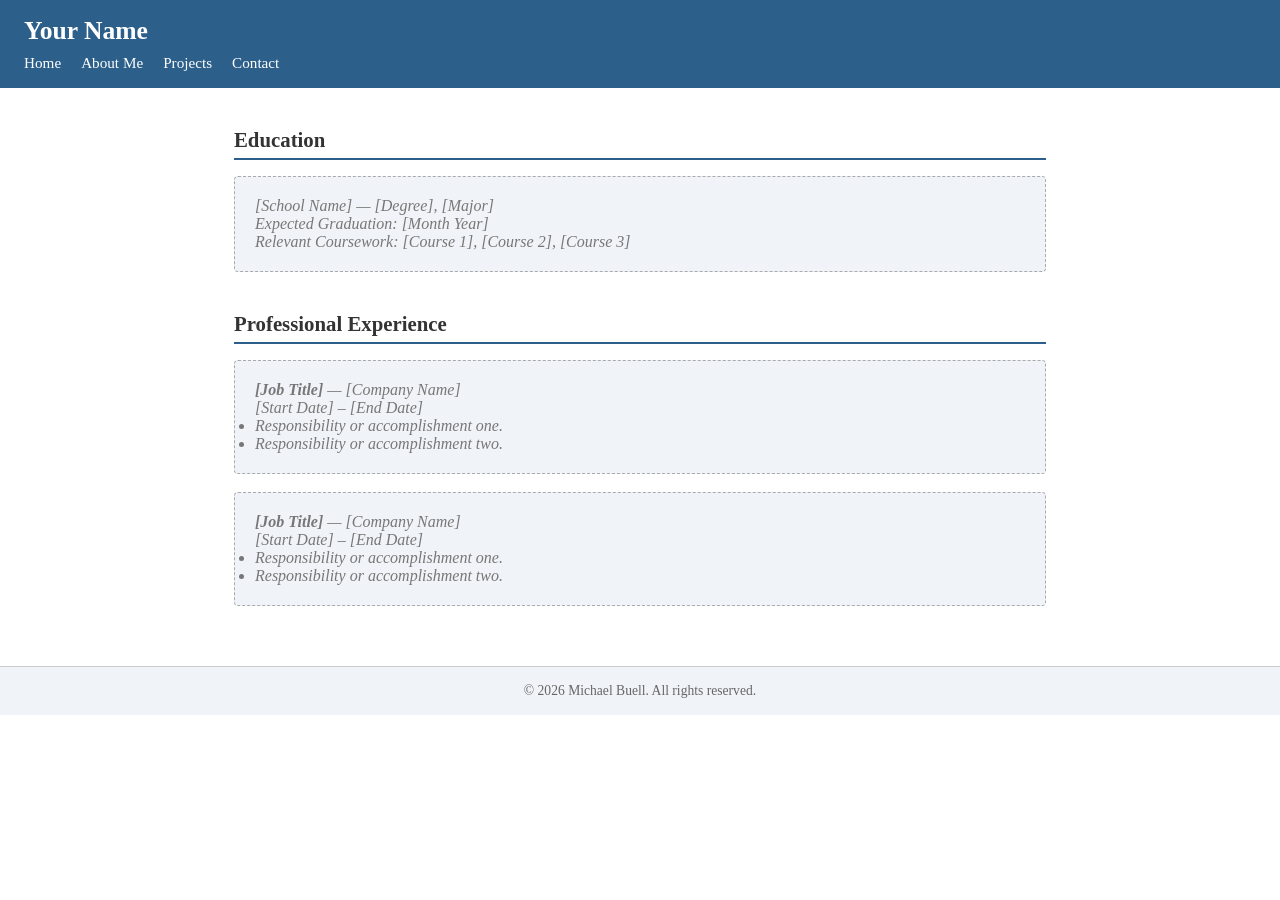
==== index.html @ 4e2efd05 "Initial site format created Completed file structure for the site with necessary files, added html c" ====
<!DOCTYPE html>
<html lang="en">
<head>
  <meta charset="UTF-8" />
  <meta name="viewport" content="width=device-width, initial-scale=1.0" />
  <title>My Portfolio - Home</title>
  <link rel="stylesheet" href="styles.css" />
</head>
<body>

  <header>
    <h1>Your Name</h1>
    <nav>
      <ul>
        <li><a href="index.html">Home</a></li>
        <li><a href="./About Me/index.html">About Me</a></li>
        <li><a href="./Projects/index.html">Projects</a></li>
        <li><a href="./Contact/index.html">Contact</a></li>
      </ul>
    </nav>
  </header>

  <main>

    <section id="education">
      <h2>Education</h2>
      <div class="placeholder">
        <p>[School Name] — [Degree], [Major]</p>
        <p>Expected Graduation: [Month Year]</p>
        <p>Relevant Coursework: [Course 1], [Course 2], [Course 3]</p>
      </div>
    </section>

    <section id="experience">
      <h2>Professional Experience</h2>
      <div class="placeholder">
        <p><strong>[Job Title]</strong> — [Company Name]</p>
        <p>[Start Date] – [End Date]</p>
        <ul>
          <li>Responsibility or accomplishment one.</li>
          <li>Responsibility or accomplishment two.</li>
        </ul>
      </div>
      <br />
      <div class="placeholder">
        <p><strong>[Job Title]</strong> — [Company Name]</p>
        <p>[Start Date] – [End Date]</p>
        <ul>
          <li>Responsibility or accomplishment one.</li>
          <li>Responsibility or accomplishment two.</li>
        </ul>
      </div>
    </section>

  </main>

  <footer>
    <p>&copy; 2026 Michael Buell. All rights reserved.</p>
  </footer>

</body>
</html>
---- styles.css ----
/* ===== General Reset & Base ===== */
* {
  margin: 0;
  padding: 0;
  box-sizing: border-box;
}

body {
  font-family: Georgia, serif;
  font-size: 16px;
  color: #333;
  background-color: #fff;
}

a {
  color: #2c5f8a;
  text-decoration: none;
}

a:hover {
  text-decoration: underline;
}

/* ===== Header & Navigation ===== */
header {
  background-color: #2c5f8a;
  color: #fff;
  padding: 16px 24px;
}

header h1 {
  font-size: 1.6rem;
  margin-bottom: 8px;
}

nav ul {
  list-style: none;
  display: flex;
  gap: 20px;
}

nav ul li a {
  color: #fff;
  font-size: 0.95rem;
}

nav ul li a:hover {
  text-decoration: underline;
}

/* ===== Main Content ===== */
main {
  max-width: 860px;
  margin: 40px auto;
  padding: 0 24px;
}

section {
  margin-bottom: 40px;
}

section h2 {
  font-size: 1.3rem;
  border-bottom: 2px solid #2c5f8a;
  padding-bottom: 6px;
  margin-bottom: 16px;
}

/* ===== Placeholder Blocks ===== */
.placeholder {
  background-color: #f0f4f8;
  border: 1px dashed #aaa;
  border-radius: 4px;
  padding: 20px;
  color: #777;
  font-style: italic;
}

/* ===== Footer ===== */
footer {
  background-color: #f0f4f8;
  border-top: 1px solid #ccc;
  text-align: center;
  padding: 16px;
  font-size: 0.85rem;
  color: #666;
  margin-top: 60px;
}
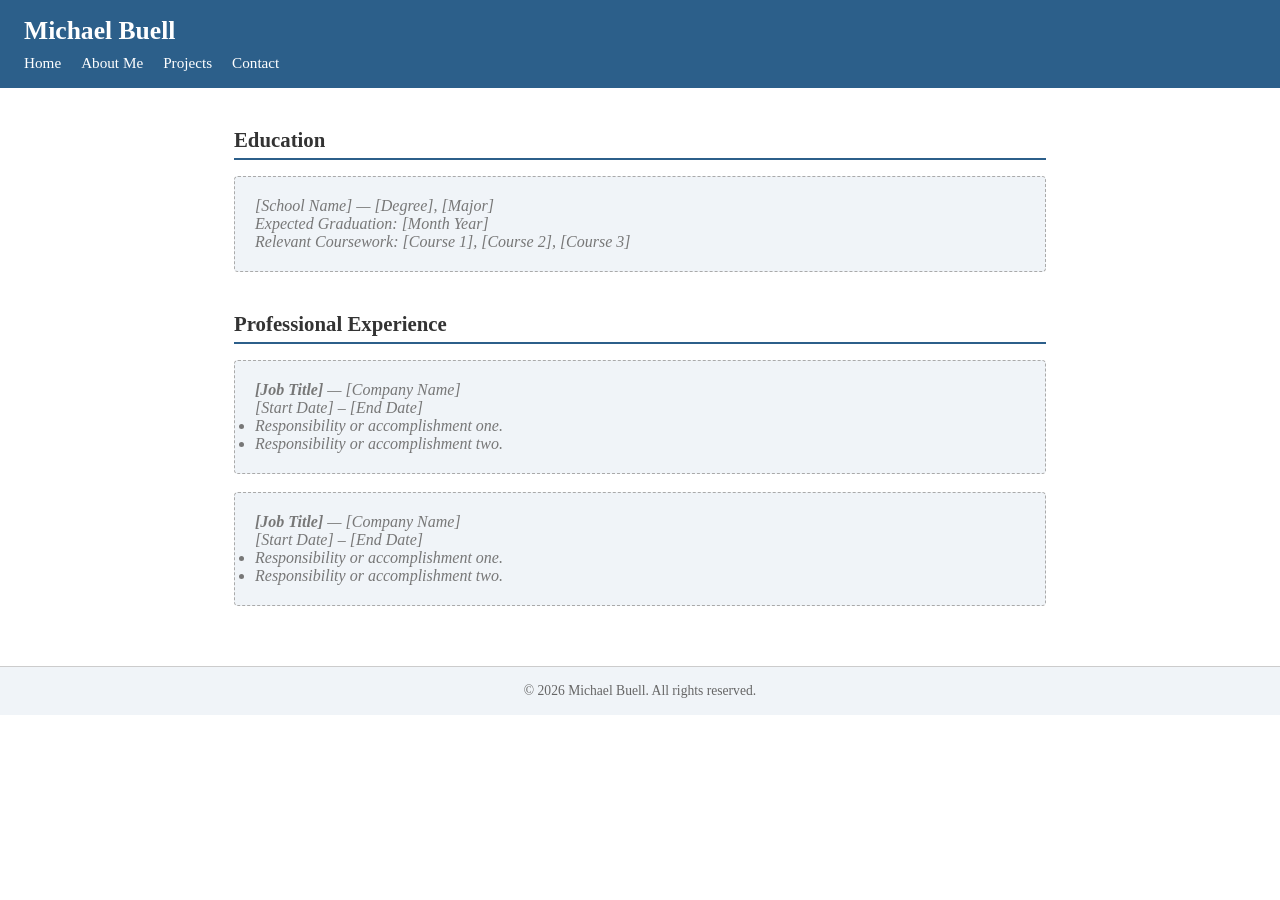
==== commit 78dedcbf: "Update index.html" ====
--- a/index.html
+++ b/index.html
@@ -9,7 +9,7 @@
 <body>
 
   <header>
-    <h1>Your Name</h1>
+    <h1>Michael Buell</h1>
     <nav>
       <ul>
         <li><a href="index.html">Home</a></li>
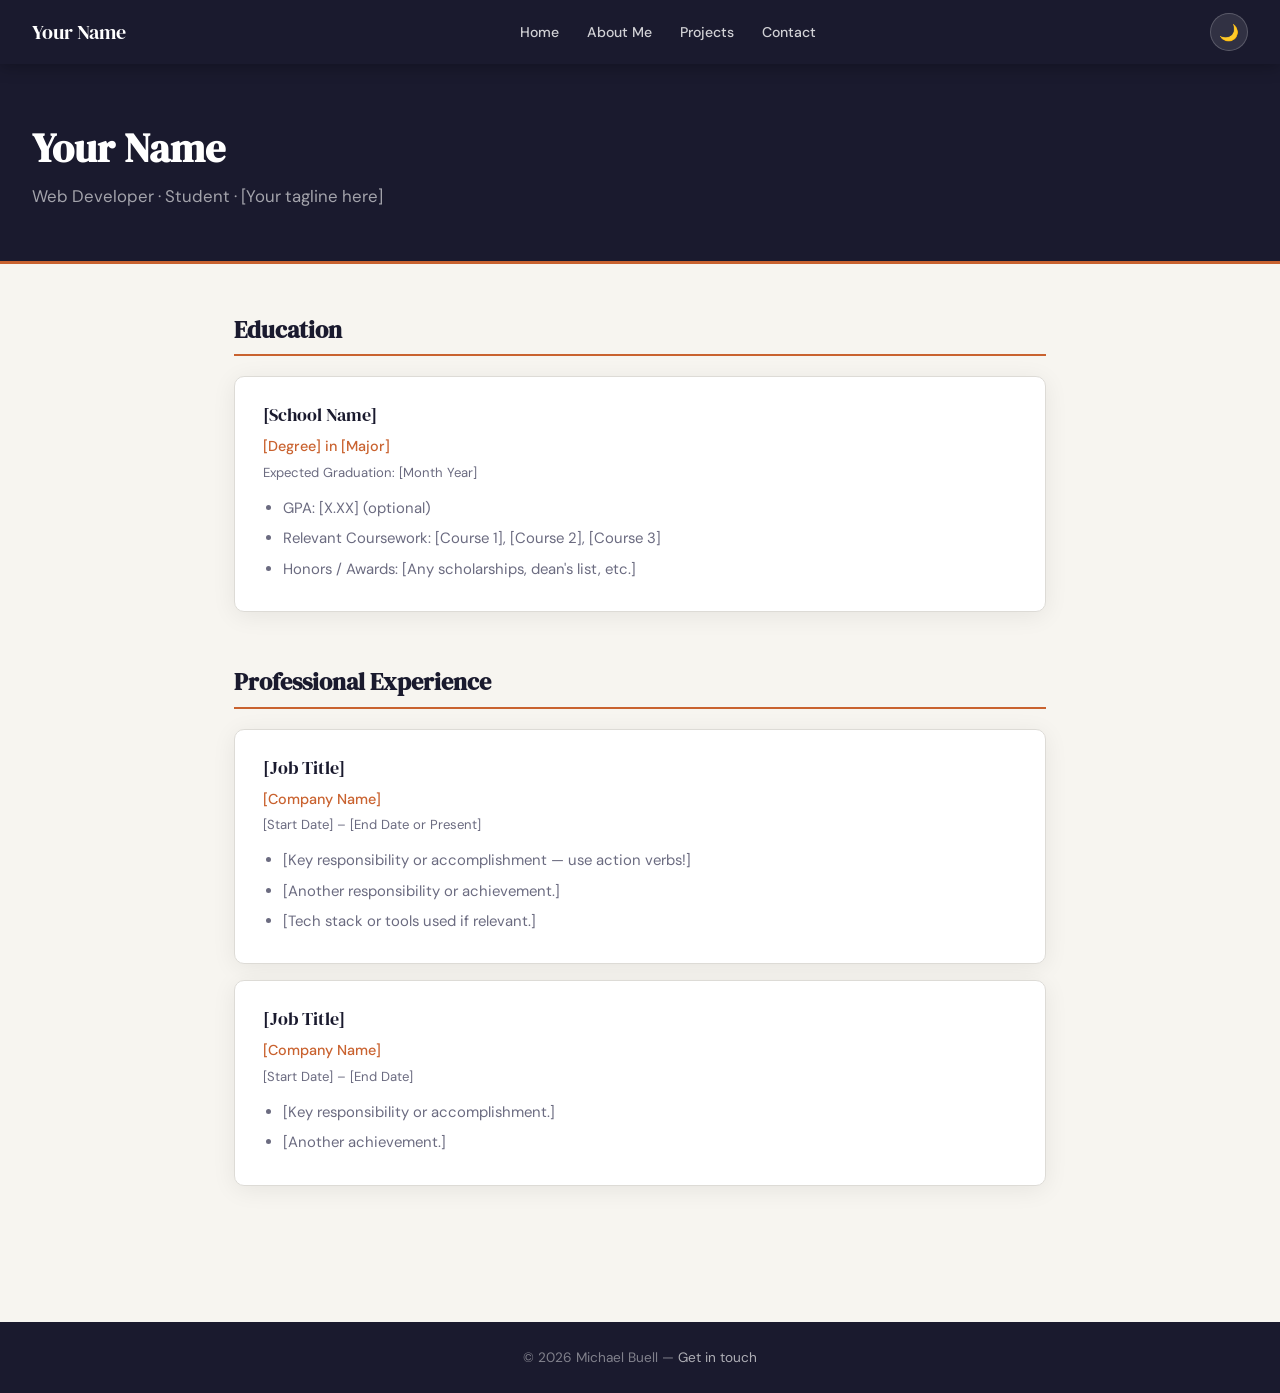
==== commit cfc3de99: "Contact form functionality added, updates to CSS" ====
--- a/index.html
+++ b/index.html
@@ -9,7 +9,7 @@
 <body>
 
   <header>
-    <h1>Michael Buell</h1>
+    <span class="header-name">Your Name</span>
     <nav>
       <ul>
         <li><a href="index.html">Home</a></li>
@@ -18,45 +18,67 @@
         <li><a href="./Contact/index.html">Contact</a></li>
       </ul>
     </nav>
+    <button id="theme-toggle" aria-label="Toggle dark mode">🌙</button>
   </header>
 
-  <main>
+  <div class="page-hero">
+    <h1>Your Name</h1>
+    <p>Web Developer · Student · [Your tagline here]</p>
+  </div>
 
+ <main>
+ 
     <section id="education">
       <h2>Education</h2>
-      <div class="placeholder">
-        <p>[School Name] — [Degree], [Major]</p>
-        <p>Expected Graduation: [Month Year]</p>
-        <p>Relevant Coursework: [Course 1], [Course 2], [Course 3]</p>
+ 
+      <div class="card">
+        <p class="card-title">[School Name]</p>
+        <p class="card-subtitle">[Degree] in [Major]</p>
+        <p class="card-date">Expected Graduation: [Month Year]</p>
+        <ul>
+          <li>GPA: [X.XX] (optional)</li>
+          <li>Relevant Coursework: [Course 1], [Course 2], [Course 3]</li>
+          <li>Honors / Awards: [Any scholarships, dean's list, etc.]</li>
+        </ul>
       </div>
+ 
     </section>
-
+ 
     <section id="experience">
       <h2>Professional Experience</h2>
-      <div class="placeholder">
-        <p><strong>[Job Title]</strong> — [Company Name]</p>
-        <p>[Start Date] – [End Date]</p>
+ 
+      <div class="card">
+        <p class="card-title">[Job Title]</p>
+        <p class="card-subtitle">[Company Name]</p>
+        <p class="card-date">[Start Date] – [End Date or Present]</p>
         <ul>
-          <li>Responsibility or accomplishment one.</li>
-          <li>Responsibility or accomplishment two.</li>
+          <li>[Key responsibility or accomplishment — use action verbs!]</li>
+          <li>[Another responsibility or achievement.]</li>
+          <li>[Tech stack or tools used if relevant.]</li>
         </ul>
       </div>
-      <br />
-      <div class="placeholder">
-        <p><strong>[Job Title]</strong> — [Company Name]</p>
-        <p>[Start Date] – [End Date]</p>
+ 
+      <div class="card">
+        <p class="card-title">[Job Title]</p>
+        <p class="card-subtitle">[Company Name]</p>
+        <p class="card-date">[Start Date] – [End Date]</p>
         <ul>
-          <li>Responsibility or accomplishment one.</li>
-          <li>Responsibility or accomplishment two.</li>
+          <li>[Key responsibility or accomplishment.]</li>
+          <li>[Another achievement.]</li>
         </ul>
       </div>
+ 
     </section>
-
+ 
   </main>
-
+ 
   <footer>
-    <p>&copy; 2026 Michael Buell. All rights reserved.</p>
+    <p>&copy; 2026 Michael Buell &mdash; <a href="contact.html">Get in touch</a></p>
   </footer>
+ 
+  <button id="scroll-top" aria-label="Scroll to top">&#8679;</button>
+ 
+  <script src="main.js"></script>
 
 </body>
 </html>
--- a/styles.css
+++ b/styles.css
@@ -1,88 +1,429 @@
-/* ===== General Reset & Base ===== */
-* {
+/* ===================================================
+   PORTFOLIO STYLESHEET
+   - CSS custom properties for light/dark theming
+   - Smooth scroll, transitions, hover states
+   - Google Fonts: DM Serif Display + DM Sans
+=================================================== */
+
+@import url('https://fonts.googleapis.com/css2?family=DM+Serif+Display:ital@0;1&family=DM+Sans:opsz,wght@9..40,300;9..40,400;9..40,500;9..40,600&display=swap');
+
+/* ===== CSS Variables — Light Theme ===== */
+:root {
+  --bg:                #f7f5f0;
+  --bg-card:           #ffffff;
+  --bg-header:         #1a1a2e;
+  --text:              #1a1a2e;
+  --text-muted:        #6b6b80;
+  --accent:            #c9622f;
+  --accent-hover:      #a84d22;
+  --border:            #dddbd6;
+  --placeholder-bg:    #f0ede8;
+  --placeholder-border:#ccc9c3;
+  --input-bg:          #ffffff;
+  --shadow:            0 4px 24px rgba(0,0,0,0.07);
+  --shadow-hover:      0 8px 32px rgba(0,0,0,0.13);
+  --nav-link:          rgba(255,255,255,0.8);
+  --transition:        0.25s ease;
+}
+
+/* ===== Dark Theme ===== */
+[data-theme="dark"] {
+  --bg:                #12121e;
+  --bg-card:           #1c1c2e;
+  --bg-header:         #0d0d1a;
+  --text:              #e8e6e0;
+  --text-muted:        #9090a8;
+  --accent:            #e07845;
+  --accent-hover:      #c9622f;
+  --border:            #2e2e45;
+  --placeholder-bg:    #1e1e30;
+  --placeholder-border:#2e2e45;
+  --input-bg:          #1e1e30;
+  --shadow:            0 4px 24px rgba(0,0,0,0.4);
+  --shadow-hover:      0 8px 32px rgba(0,0,0,0.6);
+}
+
+/* ===== Reset & Base ===== */
+*, *::before, *::after {
   margin: 0;
   padding: 0;
   box-sizing: border-box;
 }
 
+html { scroll-behavior: smooth; }
+
 body {
-  font-family: Georgia, serif;
+  font-family: 'DM Sans', sans-serif;
   font-size: 16px;
-  color: #333;
-  background-color: #fff;
+  background-color: var(--bg);
+  color: var(--text);
+  line-height: 1.7;
+  transition: background-color var(--transition), color var(--transition);
 }
 
 a {
-  color: #2c5f8a;
+  color: var(--accent);
   text-decoration: none;
-}
-
-a:hover {
-  text-decoration: underline;
-}
-
-/* ===== Header & Navigation ===== */
+  transition: color var(--transition);
+}
+a:hover { color: var(--accent-hover); text-decoration: underline; }
+
+h1, h2, h3 {
+  font-family: 'DM Serif Display', serif;
+  line-height: 1.2;
+}
+
+/* ===== Header ===== */
 header {
-  background-color: #2c5f8a;
-  color: #fff;
-  padding: 16px 24px;
-}
-
-header h1 {
-  font-size: 1.6rem;
-  margin-bottom: 8px;
+  background-color: var(--bg-header);
+  padding: 0 32px;
+  position: sticky;
+  top: 0;
+  z-index: 100;
+  box-shadow: 0 2px 16px rgba(0,0,0,0.3);
+  display: flex;
+  align-items: center;
+  justify-content: space-between;
+  height: 64px;
+  gap: 16px;
+  transition: background-color var(--transition);
+}
+
+.header-name {
+  font-family: 'DM Serif Display', serif;
+  font-size: 1.25rem;
+  color: #fff;
+  white-space: nowrap;
 }
 
 nav ul {
   list-style: none;
   display: flex;
-  gap: 20px;
+  gap: 4px;
+  align-items: center;
 }
 
 nav ul li a {
-  color: #fff;
-  font-size: 0.95rem;
-}
-
-nav ul li a:hover {
-  text-decoration: underline;
-}
-
-/* ===== Main Content ===== */
+  color: var(--nav-link);
+  font-size: 0.88rem;
+  font-weight: 500;
+  padding: 6px 12px;
+  border-radius: 6px;
+  transition: background var(--transition), color var(--transition);
+  text-decoration: none;
+}
+nav ul li a:hover,
+nav ul li a.active {
+  background: rgba(255,255,255,0.12);
+  color: #fff;
+  text-decoration: none;
+}
+
+/* ===== Theme Toggle Button ===== */
+#theme-toggle {
+  background: rgba(255,255,255,0.1);
+  border: 1px solid rgba(255,255,255,0.2);
+  color: #fff;
+  width: 38px;
+  height: 38px;
+  border-radius: 50%;
+  cursor: pointer;
+  font-size: 1rem;
+  display: flex;
+  align-items: center;
+  justify-content: center;
+  flex-shrink: 0;
+  transition: background var(--transition), transform 0.3s;
+}
+#theme-toggle:hover {
+  background: rgba(255,255,255,0.2);
+  transform: rotate(25deg);
+}
+
+/* ===== Page Hero ===== */
+.page-hero {
+  background: var(--bg-header);
+  color: #fff;
+  padding: 60px 32px 50px;
+  border-bottom: 3px solid var(--accent);
+  transition: background-color var(--transition);
+}
+.page-hero h1 { font-size: 2.5rem; margin-bottom: 10px; }
+.page-hero p  { color: rgba(255,255,255,0.6); font-size: 1.05rem; }
+
+/* ===== Main ===== */
 main {
   max-width: 860px;
-  margin: 40px auto;
-  padding: 0 24px;
-}
-
+  margin: 0 auto;
+  padding: 52px 24px 80px;
+}
+
+/* ===== Section fade-in on load ===== */
 section {
-  margin-bottom: 40px;
+  margin-bottom: 56px;
+  opacity: 0;
+  transform: translateY(20px);
+  animation: fadeUp 0.5s ease forwards;
+}
+section:nth-child(1) { animation-delay: 0.05s; }
+section:nth-child(2) { animation-delay: 0.15s; }
+section:nth-child(3) { animation-delay: 0.25s; }
+section:nth-child(4) { animation-delay: 0.35s; }
+
+@keyframes fadeUp {
+  to { opacity: 1; transform: translateY(0); }
 }
 
 section h2 {
-  font-size: 1.3rem;
-  border-bottom: 2px solid #2c5f8a;
-  padding-bottom: 6px;
+  font-size: 1.5rem;
+  color: var(--text);
+  padding-bottom: 10px;
+  margin-bottom: 20px;
+  border-bottom: 2px solid var(--accent);
+}
+
+/* ===== Cards ===== */
+.card {
+  background: var(--bg-card);
+  border: 1px solid var(--border);
+  border-radius: 10px;
+  padding: 24px 28px;
   margin-bottom: 16px;
-}
-
-/* ===== Placeholder Blocks ===== */
+  box-shadow: var(--shadow);
+  transition: box-shadow var(--transition), transform var(--transition), border-color var(--transition);
+}
+.card:hover {
+  box-shadow: var(--shadow-hover);
+  transform: translateY(-3px);
+  border-color: var(--accent);
+}
+.card-title    { font-family: 'DM Serif Display', serif; font-size: 1.1rem; margin-bottom: 3px; }
+.card-subtitle { color: var(--accent); font-size: 0.9rem; font-weight: 500; margin-bottom: 3px; }
+.card-date     { color: var(--text-muted); font-size: 0.82rem; margin-bottom: 12px; }
+.card ul       { padding-left: 20px; color: var(--text-muted); font-size: 0.93rem; }
+.card ul li    { margin-bottom: 5px; }
+
+/* ===== Placeholder blocks ===== */
 .placeholder {
-  background-color: #f0f4f8;
-  border: 1px dashed #aaa;
-  border-radius: 4px;
-  padding: 20px;
-  color: #777;
+  background-color: var(--placeholder-bg);
+  border: 1px dashed var(--placeholder-border);
+  border-radius: 8px;
+  padding: 20px 24px;
+  color: var(--text-muted);
   font-style: italic;
-}
+  font-size: 0.93rem;
+  line-height: 1.9;
+}
+
+/* ===== Skill Tags ===== */
+.tags { display: flex; flex-wrap: wrap; gap: 8px; margin-top: 10px; }
+.tag {
+  background: var(--placeholder-bg);
+  border: 1px solid var(--border);
+  color: var(--text-muted);
+  font-size: 0.8rem;
+  font-weight: 500;
+  padding: 4px 14px;
+  border-radius: 20px;
+  cursor: default;
+  transition: background var(--transition), color var(--transition), border-color var(--transition);
+}
+.tag:hover {
+  background: var(--accent);
+  color: #fff;
+  border-color: var(--accent);
+}
+
+/* ===== Buttons ===== */
+.btn {
+  display: inline-block;
+  padding: 8px 20px;
+  border-radius: 7px;
+  font-size: 0.85rem;
+  font-weight: 600;
+  cursor: pointer;
+  text-decoration: none;
+  transition: background var(--transition), color var(--transition), transform 0.15s, box-shadow 0.15s;
+}
+.btn:hover { transform: translateY(-1px); text-decoration: none; }
+
+.btn-primary {
+  background: var(--accent);
+  color: #fff;
+  border: 2px solid var(--accent);
+}
+.btn-primary:hover {
+  background: var(--accent-hover);
+  border-color: var(--accent-hover);
+  color: #fff;
+  box-shadow: 0 4px 12px rgba(201,98,47,0.35);
+}
+.btn-outline {
+  background: transparent;
+  color: var(--accent);
+  border: 2px solid var(--accent);
+}
+.btn-outline:hover {
+  background: var(--accent);
+  color: #fff;
+}
+
+.project-links { margin-top: 16px; display: flex; gap: 12px; flex-wrap: wrap; }
+
+/* ===== Contact Info Grid ===== */
+.contact-grid {
+  display: grid;
+  grid-template-columns: repeat(auto-fit, minmax(170px, 1fr));
+  gap: 16px;
+}
+.contact-item {
+  background: var(--bg-card);
+  border: 1px solid var(--border);
+  border-radius: 10px;
+  padding: 20px 16px;
+  text-align: center;
+  box-shadow: var(--shadow);
+  transition: box-shadow var(--transition), transform var(--transition), border-color var(--transition);
+}
+.contact-item:hover {
+  box-shadow: var(--shadow-hover);
+  transform: translateY(-3px);
+  border-color: var(--accent);
+}
+.contact-item .icon  { font-size: 1.7rem; margin-bottom: 8px; }
+.contact-item .label { font-size: 0.72rem; font-weight: 600; letter-spacing: 0.09em; text-transform: uppercase; color: var(--text-muted); margin-bottom: 5px; }
+.contact-item a      { font-size: 0.88rem; font-weight: 500; }
+
+/* ===== Contact Form ===== */
+.form-group { margin-bottom: 20px; }
+.form-group label {
+  display: block;
+  font-size: 0.82rem;
+  font-weight: 600;
+  letter-spacing: 0.06em;
+  text-transform: uppercase;
+  color: var(--text-muted);
+  margin-bottom: 7px;
+}
+.form-group input,
+.form-group textarea {
+  width: 100%;
+  padding: 12px 16px;
+  background: var(--input-bg);
+  border: 1.5px solid var(--border);
+  border-radius: 8px;
+  color: var(--text);
+  font-family: 'DM Sans', sans-serif;
+  font-size: 0.95rem;
+  outline: none;
+  transition: border-color var(--transition), box-shadow var(--transition), background var(--transition);
+}
+.form-group input:focus,
+.form-group textarea:focus {
+  border-color: var(--accent);
+  box-shadow: 0 0 0 3px rgba(201,98,47,0.15);
+}
+.form-group input.invalid,
+.form-group textarea.invalid {
+  border-color: #d9534f;
+  box-shadow: 0 0 0 3px rgba(217,83,79,0.12);
+}
+.form-group input.valid,
+.form-group textarea.valid {
+  border-color: #3aaa6b;
+}
+.form-group textarea { resize: vertical; min-height: 130px; }
+
+.field-error {
+  color: #d9534f;
+  font-size: 0.8rem;
+  margin-top: 5px;
+  display: none;
+}
+.field-error.visible { display: block; }
+
+.form-status {
+  padding: 14px 18px;
+  border-radius: 8px;
+  font-size: 0.93rem;
+  font-weight: 500;
+  margin-top: 16px;
+  display: none;
+}
+.form-status.success {
+  background: #d4edda;
+  color: #155724;
+  border: 1px solid #c3e6cb;
+  display: block;
+}
+.form-status.error {
+  background: #f8d7da;
+  color: #721c24;
+  border: 1px solid #f5c6cb;
+  display: block;
+}
+
+#submit-btn {
+  border: none;
+  font-family: 'DM Sans', sans-serif;
+  font-size: 0.95rem;
+  padding: 12px 36px;
+}
+#submit-btn:disabled {
+  opacity: 0.65;
+  cursor: not-allowed;
+  transform: none !important;
+}
+
+/* ===== Scroll-to-top ===== */
+#scroll-top {
+  position: fixed;
+  bottom: 28px;
+  right: 28px;
+  width: 44px;
+  height: 44px;
+  background: var(--accent);
+  color: #fff;
+  border: none;
+  border-radius: 50%;
+  font-size: 1.1rem;
+  cursor: pointer;
+  display: flex;
+  align-items: center;
+  justify-content: center;
+  box-shadow: 0 4px 16px rgba(0,0,0,0.22);
+  opacity: 0;
+  pointer-events: none;
+  transform: translateY(10px);
+  transition: opacity 0.3s, transform 0.3s, background 0.2s;
+  z-index: 200;
+}
+#scroll-top.visible {
+  opacity: 1;
+  pointer-events: auto;
+  transform: translateY(0);
+}
+#scroll-top:hover { background: var(--accent-hover); }
 
 /* ===== Footer ===== */
 footer {
-  background-color: #f0f4f8;
-  border-top: 1px solid #ccc;
+  background-color: var(--bg-header);
+  color: rgba(255,255,255,0.45);
   text-align: center;
-  padding: 16px;
+  padding: 24px 16px;
   font-size: 0.85rem;
-  color: #666;
-  margin-top: 60px;
+  transition: background-color var(--transition);
+}
+footer a { color: rgba(255,255,255,0.65); }
+footer a:hover { color: #fff; text-decoration: none; }
+
+/* ===== Responsive ===== */
+@media (max-width: 620px) {
+  header { padding: 0 16px; }
+  .header-name { font-size: 1rem; }
+  nav ul li a { padding: 5px 8px; font-size: 0.8rem; }
+  .page-hero { padding: 40px 20px 34px; }
+  .page-hero h1 { font-size: 1.9rem; }
+  main { padding: 32px 16px 60px; }
+  .contact-grid { grid-template-columns: 1fr 1fr; }
 }
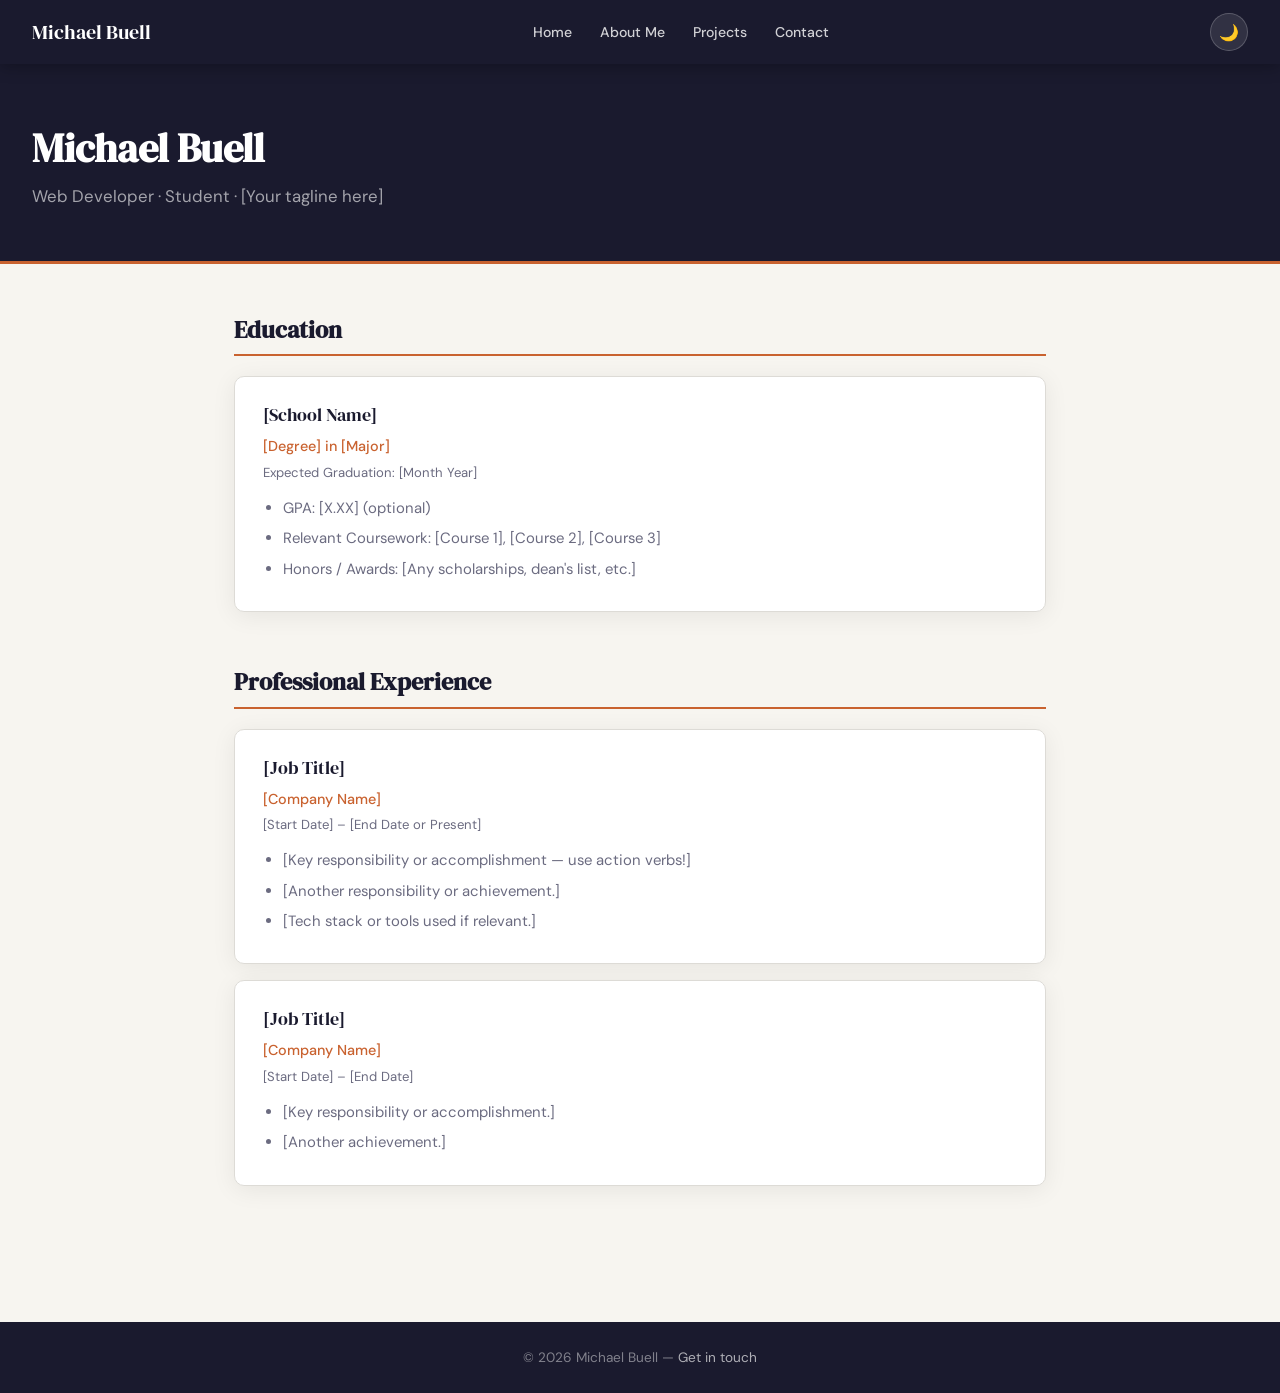
==== commit 5f25cff7: "Updated HTML on all pages" ====
--- a/index.html
+++ b/index.html
@@ -9,7 +9,7 @@
 <body>
 
   <header>
-    <span class="header-name">Your Name</span>
+    <span class="header-name">Michael Buell</span>
     <nav>
       <ul>
         <li><a href="index.html">Home</a></li>
@@ -22,7 +22,7 @@
   </header>
 
   <div class="page-hero">
-    <h1>Your Name</h1>
+    <h1>Michael Buell</h1>
     <p>Web Developer · Student · [Your tagline here]</p>
   </div>
 
@@ -73,7 +73,7 @@
   </main>
  
   <footer>
-    <p>&copy; 2026 Michael Buell &mdash; <a href="contact.html">Get in touch</a></p>
+    <p>&copy; 2026 Michael Buell &mdash; <a href="/Contact/index.html">Get in touch</a></p>
   </footer>
  
   <button id="scroll-top" aria-label="Scroll to top">&#8679;</button>
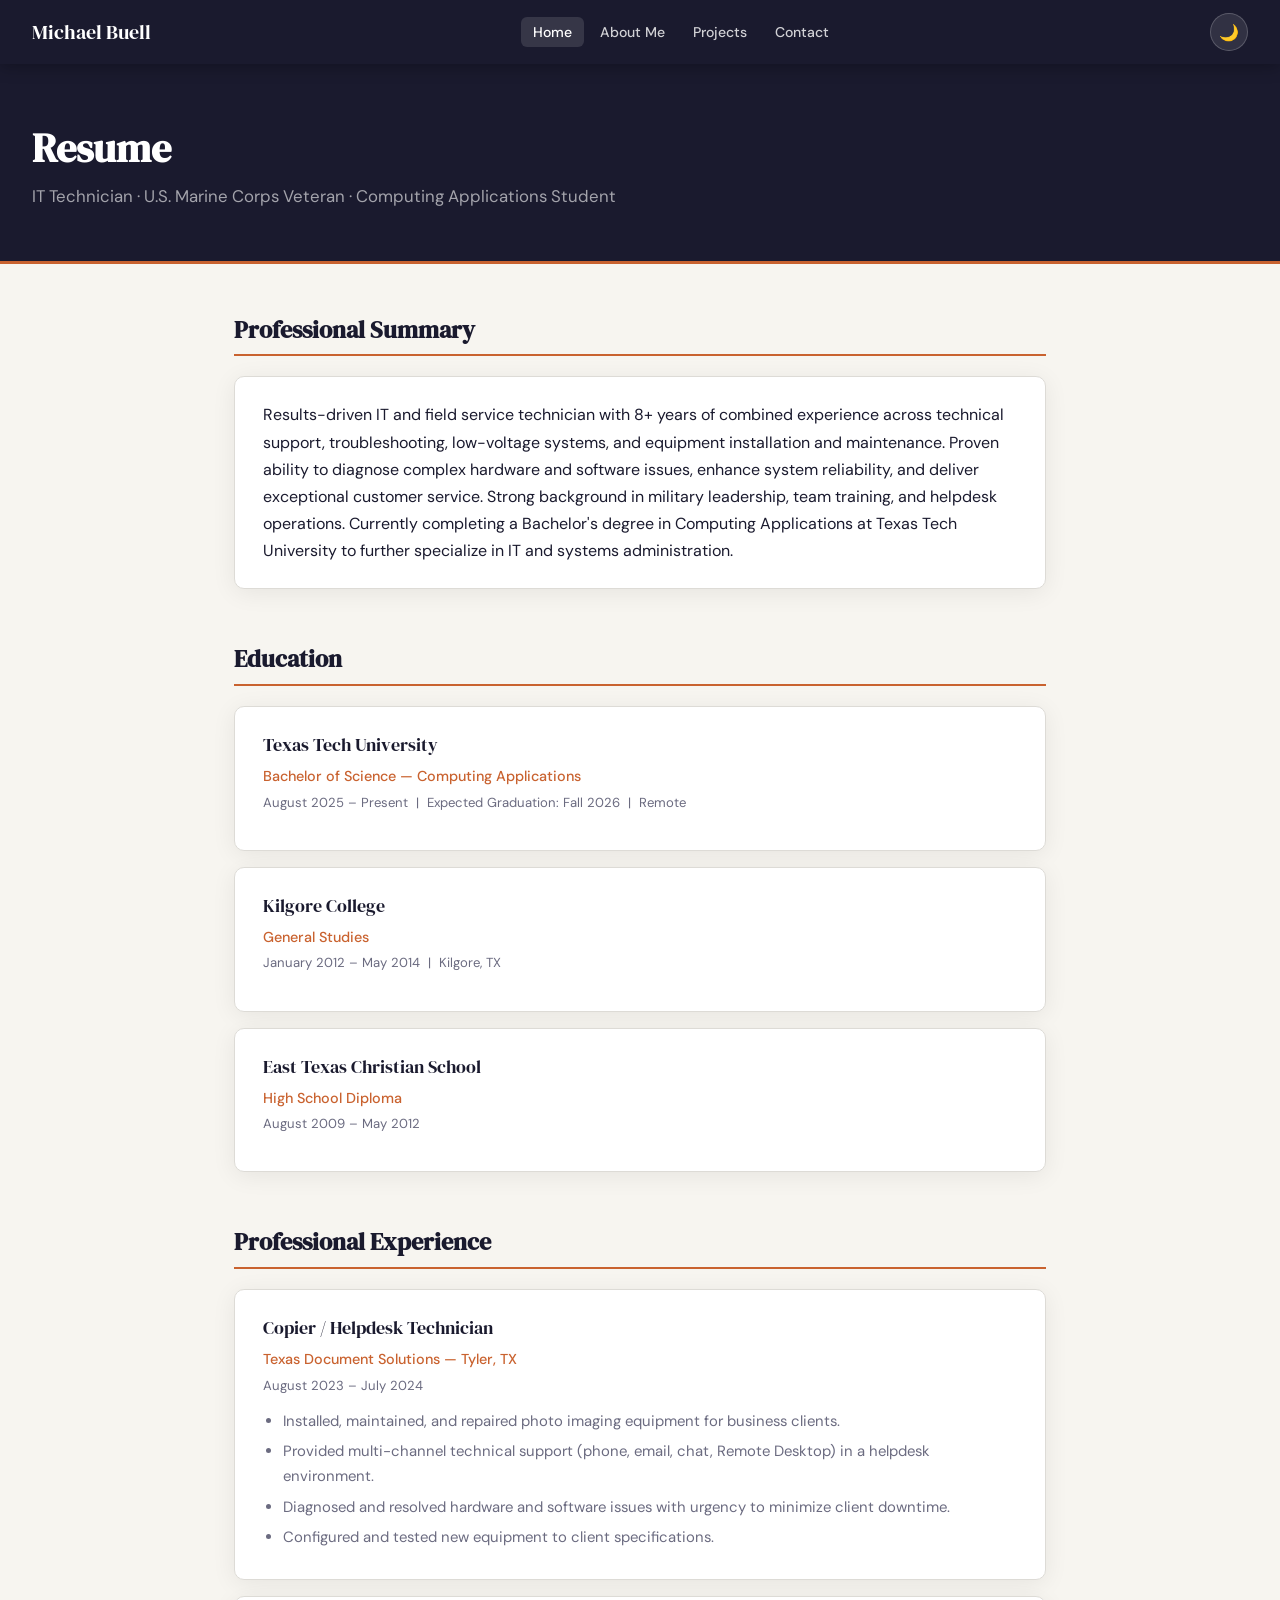
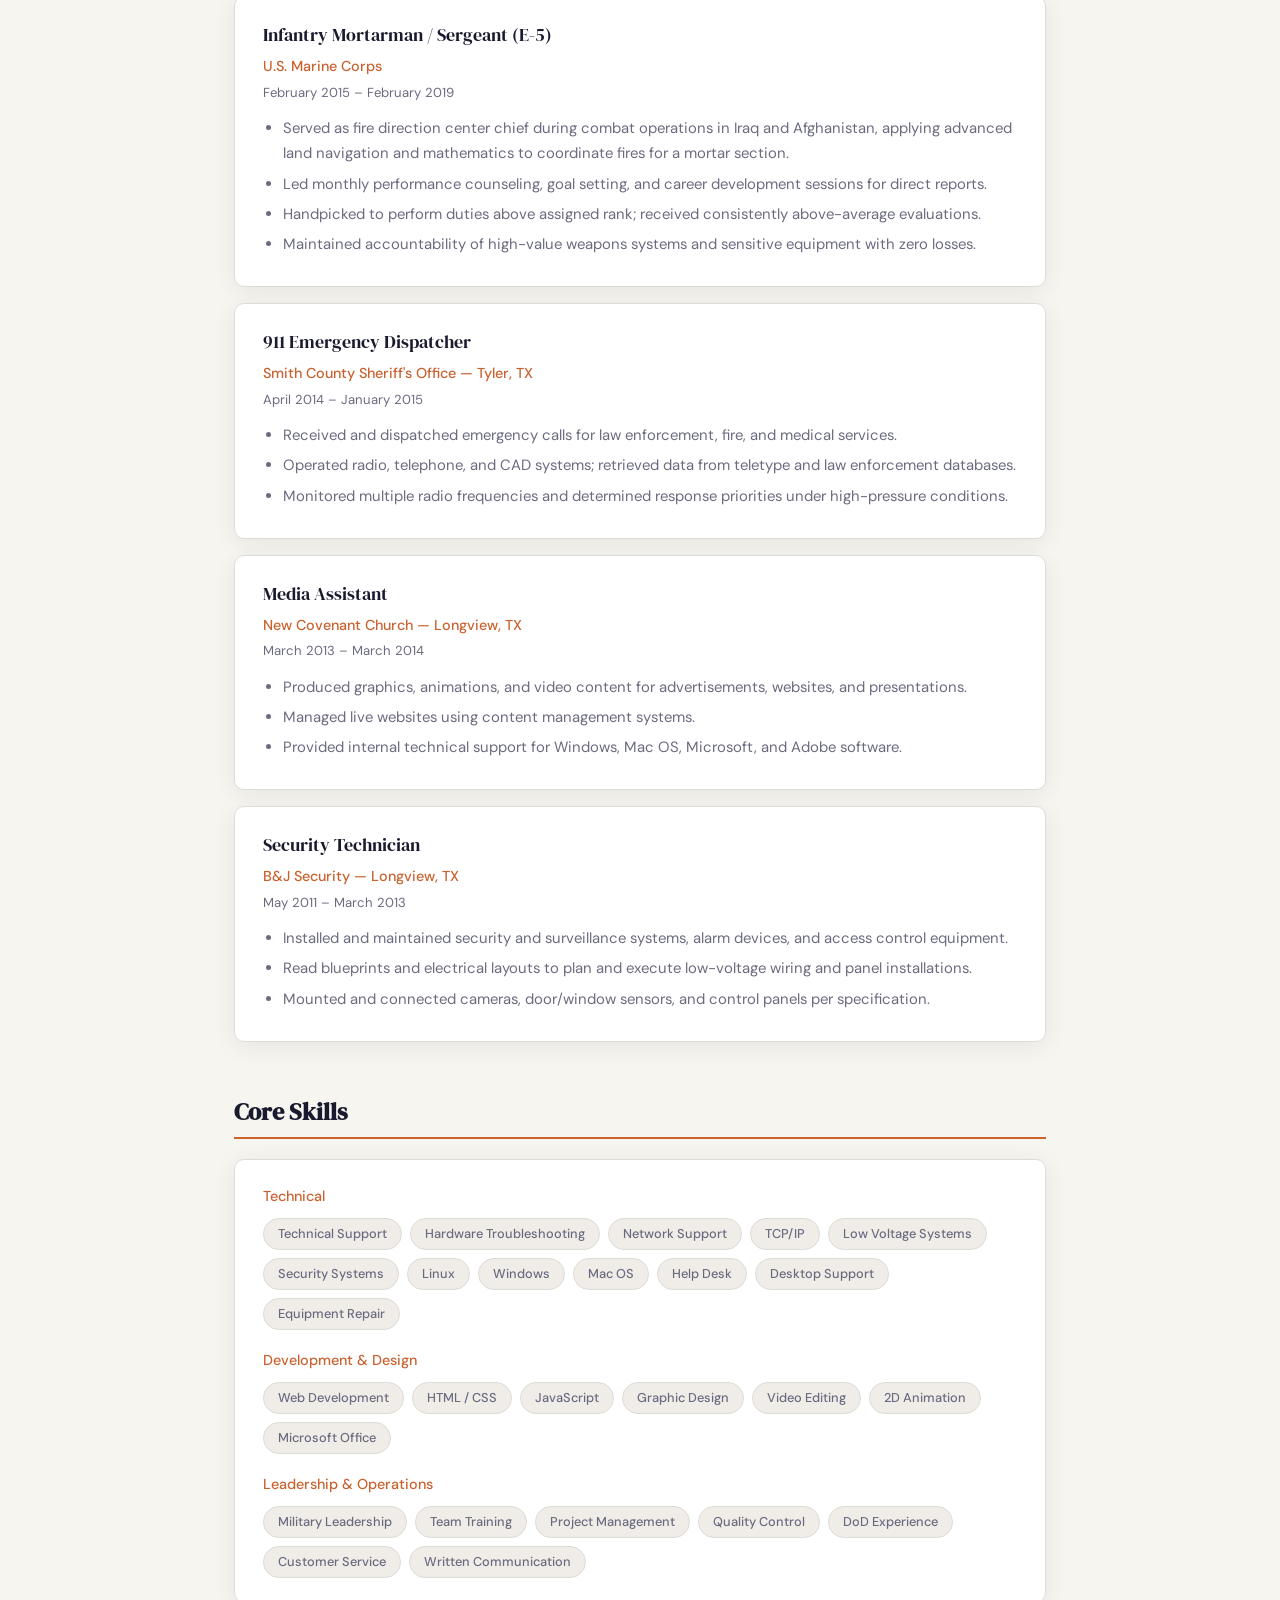
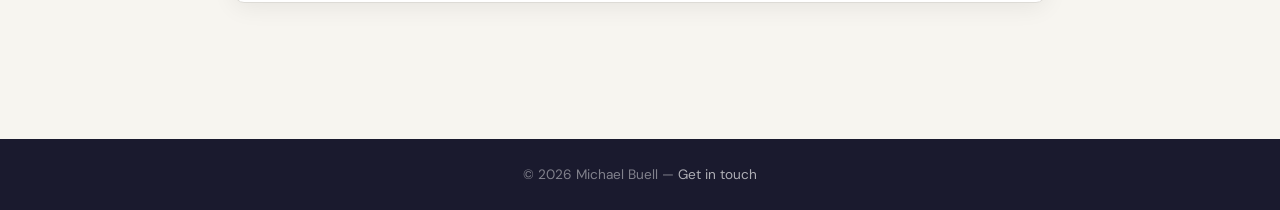
==== commit 84b81c5a: "Added functionality for theme toggle button, scroll to top button, and active nav link with main.js." ====
--- a/index.html
+++ b/index.html
@@ -21,53 +21,157 @@
     <button id="theme-toggle" aria-label="Toggle dark mode">🌙</button>
   </header>
 
-  <div class="page-hero">
-    <h1>Michael Buell</h1>
-    <p>Web Developer · Student · [Your tagline here]</p>
+   <div class="page-hero">
+    <h1>Resume</h1>
+    <p>IT Technician &middot; U.S. Marine Corps Veteran &middot; Computing Applications Student</p>
   </div>
-
- <main>
  
+  <main>
+ 
+    <!-- ===== SUMMARY ===== -->
+    <section id="summary">
+      <h2>Professional Summary</h2>
+      <div class="card">
+        <p>Results-driven IT and field service technician with 8+ years of combined experience across
+        technical support, troubleshooting, low-voltage systems, and equipment installation and maintenance.
+        Proven ability to diagnose complex hardware and software issues, enhance system reliability, and
+        deliver exceptional customer service. Strong background in military leadership, team training, and
+        helpdesk operations. Currently completing a Bachelor's degree in Computing Applications at Texas
+        Tech University to further specialize in IT and systems administration.</p>
+      </div>
+    </section>
+ 
+    <!-- ===== EDUCATION ===== -->
     <section id="education">
       <h2>Education</h2>
  
       <div class="card">
-        <p class="card-title">[School Name]</p>
-        <p class="card-subtitle">[Degree] in [Major]</p>
-        <p class="card-date">Expected Graduation: [Month Year]</p>
+        <p class="card-title">Texas Tech University</p>
+        <p class="card-subtitle">Bachelor of Science — Computing Applications</p>
+        <p class="card-date">August 2025 – Present &nbsp;|&nbsp; Expected Graduation: Fall 2026 &nbsp;|&nbsp; Remote</p>
+      </div>
+ 
+      <div class="card">
+        <p class="card-title">Kilgore College</p>
+        <p class="card-subtitle">General Studies</p>
+        <p class="card-date">January 2012 – May 2014 &nbsp;|&nbsp; Kilgore, TX</p>
+      </div>
+ 
+      <div class="card">
+        <p class="card-title">East Texas Christian School</p>
+        <p class="card-subtitle">High School Diploma</p>
+        <p class="card-date">August 2009 – May 2012</p>
+      </div>
+ 
+    </section>
+ 
+    <!-- ===== EXPERIENCE ===== -->
+    <section id="experience">
+      <h2>Professional Experience</h2>
+ 
+      <div class="card">
+        <p class="card-title">Copier / Helpdesk Technician</p>
+        <p class="card-subtitle">Texas Document Solutions &mdash; Tyler, TX</p>
+        <p class="card-date">August 2023 – July 2024</p>
         <ul>
-          <li>GPA: [X.XX] (optional)</li>
-          <li>Relevant Coursework: [Course 1], [Course 2], [Course 3]</li>
-          <li>Honors / Awards: [Any scholarships, dean's list, etc.]</li>
+          <li>Installed, maintained, and repaired photo imaging equipment for business clients.</li>
+          <li>Provided multi-channel technical support (phone, email, chat, Remote Desktop) in a helpdesk environment.</li>
+          <li>Diagnosed and resolved hardware and software issues with urgency to minimize client downtime.</li>
+          <li>Configured and tested new equipment to client specifications.</li>
+        </ul>
+      </div>
+ 
+      <div class="card">
+        <p class="card-title">Infantry Mortarman / Sergeant (E-5)</p>
+        <p class="card-subtitle">U.S. Marine Corps</p>
+        <p class="card-date">February 2015 – February 2019</p>
+        <ul>
+          <li>Served as fire direction center chief during combat operations in Iraq and Afghanistan, applying advanced land navigation and mathematics to coordinate fires for a mortar section.</li>
+          <li>Led monthly performance counseling, goal setting, and career development sessions for direct reports.</li>
+          <li>Handpicked to perform duties above assigned rank; received consistently above-average evaluations.</li>
+          <li>Maintained accountability of high-value weapons systems and sensitive equipment with zero losses.</li>
+        </ul>
+      </div>
+ 
+      <div class="card">
+        <p class="card-title">911 Emergency Dispatcher</p>
+        <p class="card-subtitle">Smith County Sheriff's Office &mdash; Tyler, TX</p>
+        <p class="card-date">April 2014 – January 2015</p>
+        <ul>
+          <li>Received and dispatched emergency calls for law enforcement, fire, and medical services.</li>
+          <li>Operated radio, telephone, and CAD systems; retrieved data from teletype and law enforcement databases.</li>
+          <li>Monitored multiple radio frequencies and determined response priorities under high-pressure conditions.</li>
+        </ul>
+      </div>
+ 
+      <div class="card">
+        <p class="card-title">Media Assistant</p>
+        <p class="card-subtitle">New Covenant Church &mdash; Longview, TX</p>
+        <p class="card-date">March 2013 – March 2014</p>
+        <ul>
+          <li>Produced graphics, animations, and video content for advertisements, websites, and presentations.</li>
+          <li>Managed live websites using content management systems.</li>
+          <li>Provided internal technical support for Windows, Mac OS, Microsoft, and Adobe software.</li>
+        </ul>
+      </div>
+ 
+      <div class="card">
+        <p class="card-title">Security Technician</p>
+        <p class="card-subtitle">B&amp;J Security &mdash; Longview, TX</p>
+        <p class="card-date">May 2011 – March 2013</p>
+        <ul>
+          <li>Installed and maintained security and surveillance systems, alarm devices, and access control equipment.</li>
+          <li>Read blueprints and electrical layouts to plan and execute low-voltage wiring and panel installations.</li>
+          <li>Mounted and connected cameras, door/window sensors, and control panels per specification.</li>
         </ul>
       </div>
  
     </section>
  
-    <section id="experience">
-      <h2>Professional Experience</h2>
+    <!-- ===== SKILLS ===== -->
+    <section id="skills">
+      <h2>Core Skills</h2>
+      <div class="card">
  
-      <div class="card">
-        <p class="card-title">[Job Title]</p>
-        <p class="card-subtitle">[Company Name]</p>
-        <p class="card-date">[Start Date] – [End Date or Present]</p>
-        <ul>
-          <li>[Key responsibility or accomplishment — use action verbs!]</li>
-          <li>[Another responsibility or achievement.]</li>
-          <li>[Tech stack or tools used if relevant.]</li>
-        </ul>
+        <p class="card-subtitle">Technical</p>
+        <div class="tags">
+          <span class="tag">Technical Support</span>
+          <span class="tag">Hardware Troubleshooting</span>
+          <span class="tag">Network Support</span>
+          <span class="tag">TCP/IP</span>
+          <span class="tag">Low Voltage Systems</span>
+          <span class="tag">Security Systems</span>
+          <span class="tag">Linux</span>
+          <span class="tag">Windows</span>
+          <span class="tag">Mac OS</span>
+          <span class="tag">Help Desk</span>
+          <span class="tag">Desktop Support</span>
+          <span class="tag">Equipment Repair</span>
+        </div>
+ 
+        <p class="card-subtitle" style="margin-top: 18px;">Development &amp; Design</p>
+        <div class="tags">
+          <span class="tag">Web Development</span>
+          <span class="tag">HTML / CSS</span>
+          <span class="tag">JavaScript</span>
+          <span class="tag">Graphic Design</span>
+          <span class="tag">Video Editing</span>
+          <span class="tag">2D Animation</span>
+          <span class="tag">Microsoft Office</span>
+        </div>
+ 
+        <p class="card-subtitle" style="margin-top: 18px;">Leadership &amp; Operations</p>
+        <div class="tags">
+          <span class="tag">Military Leadership</span>
+          <span class="tag">Team Training</span>
+          <span class="tag">Project Management</span>
+          <span class="tag">Quality Control</span>
+          <span class="tag">DoD Experience</span>
+          <span class="tag">Customer Service</span>
+          <span class="tag">Written Communication</span>
+        </div>
+ 
       </div>
- 
-      <div class="card">
-        <p class="card-title">[Job Title]</p>
-        <p class="card-subtitle">[Company Name]</p>
-        <p class="card-date">[Start Date] – [End Date]</p>
-        <ul>
-          <li>[Key responsibility or accomplishment.]</li>
-          <li>[Another achievement.]</li>
-        </ul>
-      </div>
- 
     </section>
  
   </main>
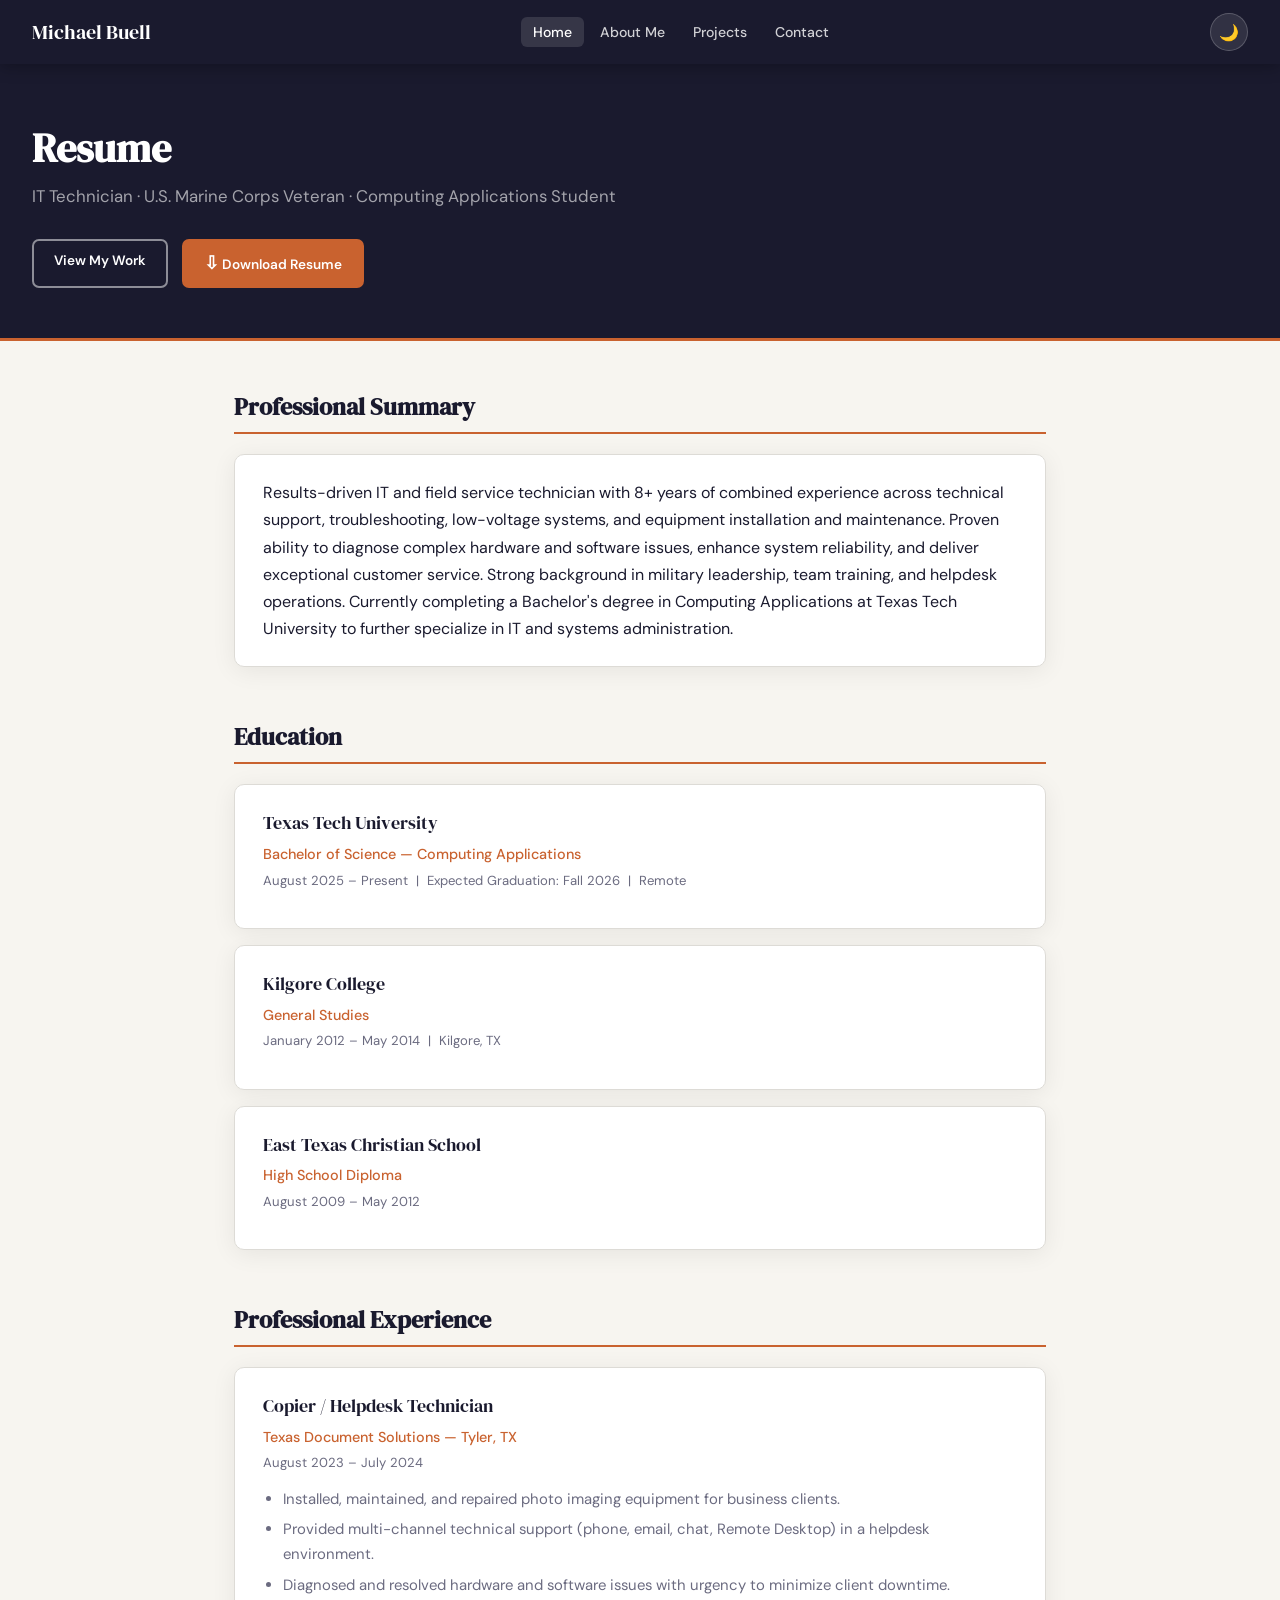
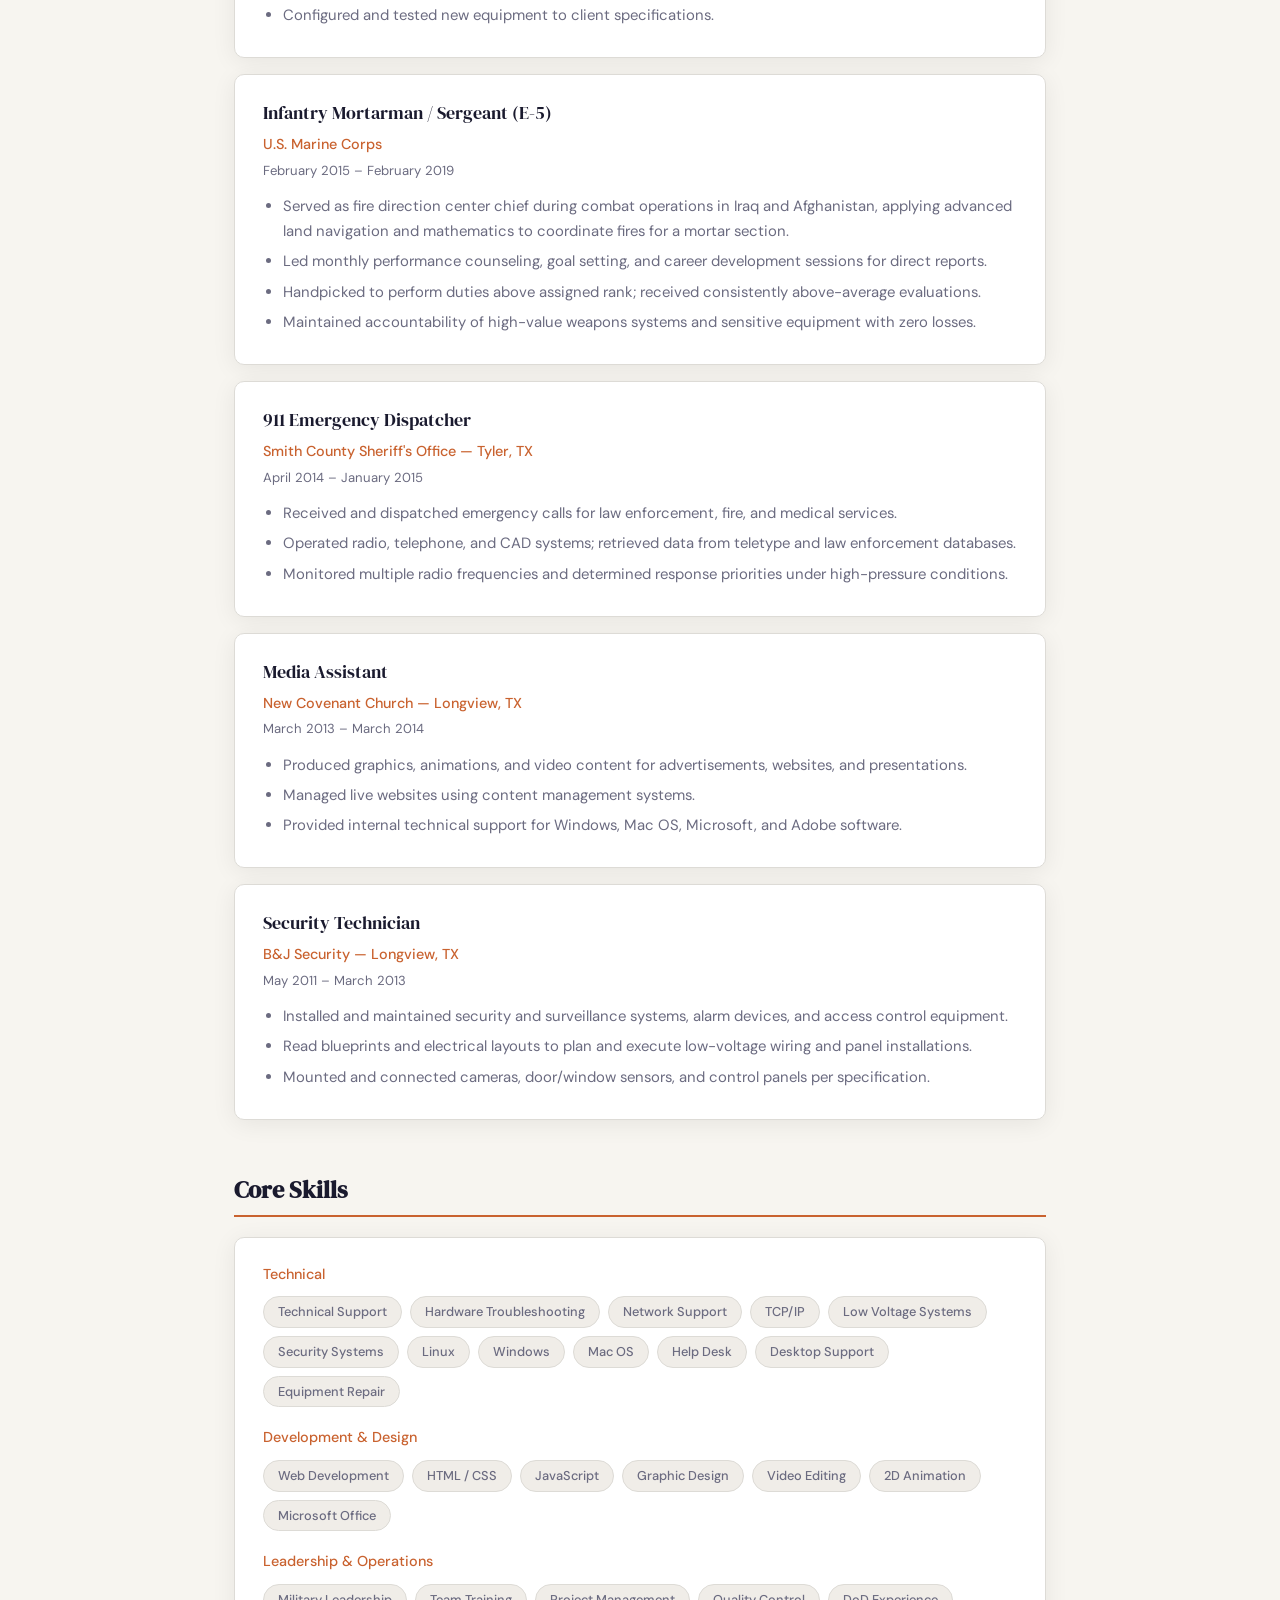
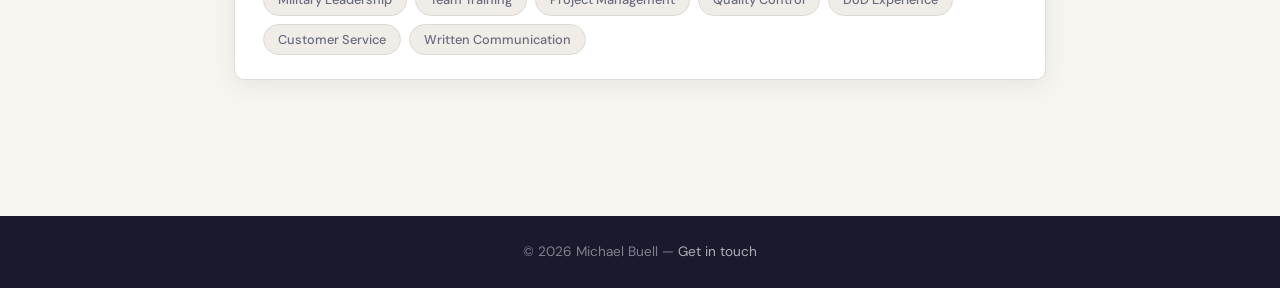
==== commit a5a09886: "Added functional "View My Work" and "Download Resume" buttons to page hero, added resume.pdf to root" ====
--- a/index.html
+++ b/index.html
@@ -24,6 +24,12 @@
    <div class="page-hero">
     <h1>Resume</h1>
     <p>IT Technician &middot; U.S. Marine Corps Veteran &middot; Computing Applications Student</p>
+      <div class="hero-actions">
+        <a href="./Projects/index.html" class="btn btn-hero-outline">View My Work</a>
+        <a href="Resume.pdf" download="Michael_Buell_Resume.pdf" class="btn btn-resume">
+          <span class="resume-icon">&#8681;</span> Download Resume
+        </a>
+      </div>
   </div>
  
   <main>
--- a/styles.css
+++ b/styles.css
@@ -151,6 +151,77 @@
 .page-hero h1 { font-size: 2.5rem; margin-bottom: 10px; }
 .page-hero p  { color: rgba(255,255,255,0.6); font-size: 1.05rem; }
 
+.hero-actions {
+  display: flex;
+  gap: 14px;
+  margin-top: 28px;
+  flex-wrap: wrap;
+}
+
+.btn-hero-outline {
+  background: transparent;
+  color: #fff;
+  border: 2px solid rgba(255,255,255,0.5);
+  padding: 10px 24px;
+  border-radius: 7px;
+  font-size: 0.9rem;
+  font-weight: 600;
+  transition: background var(--transition), border-color var(--transition), transform 0.15s;
+  text-decoration: none;
+}
+.btn-hero-outline:hover {
+  background: rgba(255,255,255,0.1);
+  border-color: #fff;
+  color: #fff;
+  text-decoration: none;
+  transform: translateY(-2px);
+}
+
+.btn-resume {
+  background: var(--accent);
+  color: #fff;
+  border: 2px solid var(--accent);
+  padding: 10px 24px;
+  border-radius: 7px;
+  font-size: 0.9rem;
+  font-weight: 600;
+  display: inline-flex;
+  align-items: center;
+  gap: 8px;
+  text-decoration: none;
+  position: relative;
+  overflow: hidden;
+  transition: background var(--transition), border-color var(--transition), transform 0.15s, box-shadow 0.15s;
+}
+.btn-resume::before {
+  content: '';
+  position: absolute;
+  inset: 0;
+  background: rgba(255,255,255,0.12);
+  transform: translateX(-100%);
+  transition: transform 0.3s ease;
+}
+.btn-resume:hover::before { transform: translateX(0); }
+.btn-resume:hover {
+  background: var(--accent-hover);
+  border-color: var(--accent-hover);
+  color: #fff;
+  text-decoration: none;
+  transform: translateY(-2px);
+  box-shadow: 0 6px 20px rgba(201,98,47,0.4);
+}
+.btn-resume:active { transform: translateY(0); }
+
+.resume-icon {
+  font-size: 1.1rem;
+  display: inline-block;
+  animation: bobDown 1.6s ease-in-out infinite;
+}
+@keyframes bobDown {
+  0%, 100% { transform: translateY(0); }
+  50%       { transform: translateY(3px); }
+}
+
 /* ===== Main ===== */
 main {
   max-width: 860px;
@@ -419,9 +490,10 @@
 
 /* ===== Responsive ===== */
 @media (max-width: 620px) {
-  header { padding: 0 16px; }
-  .header-name { font-size: 1rem; }
-  nav ul li a { padding: 5px 8px; font-size: 0.8rem; }
+  header { padding: 0 12px; gap: 8px; }
+  .header-name { display: none; }
+  nav ul { gap: 0; }
+  nav ul li a { padding: 5px 7px; font-size: 0.78rem; }
   .page-hero { padding: 40px 20px 34px; }
   .page-hero h1 { font-size: 1.9rem; }
   main { padding: 32px 16px 60px; }
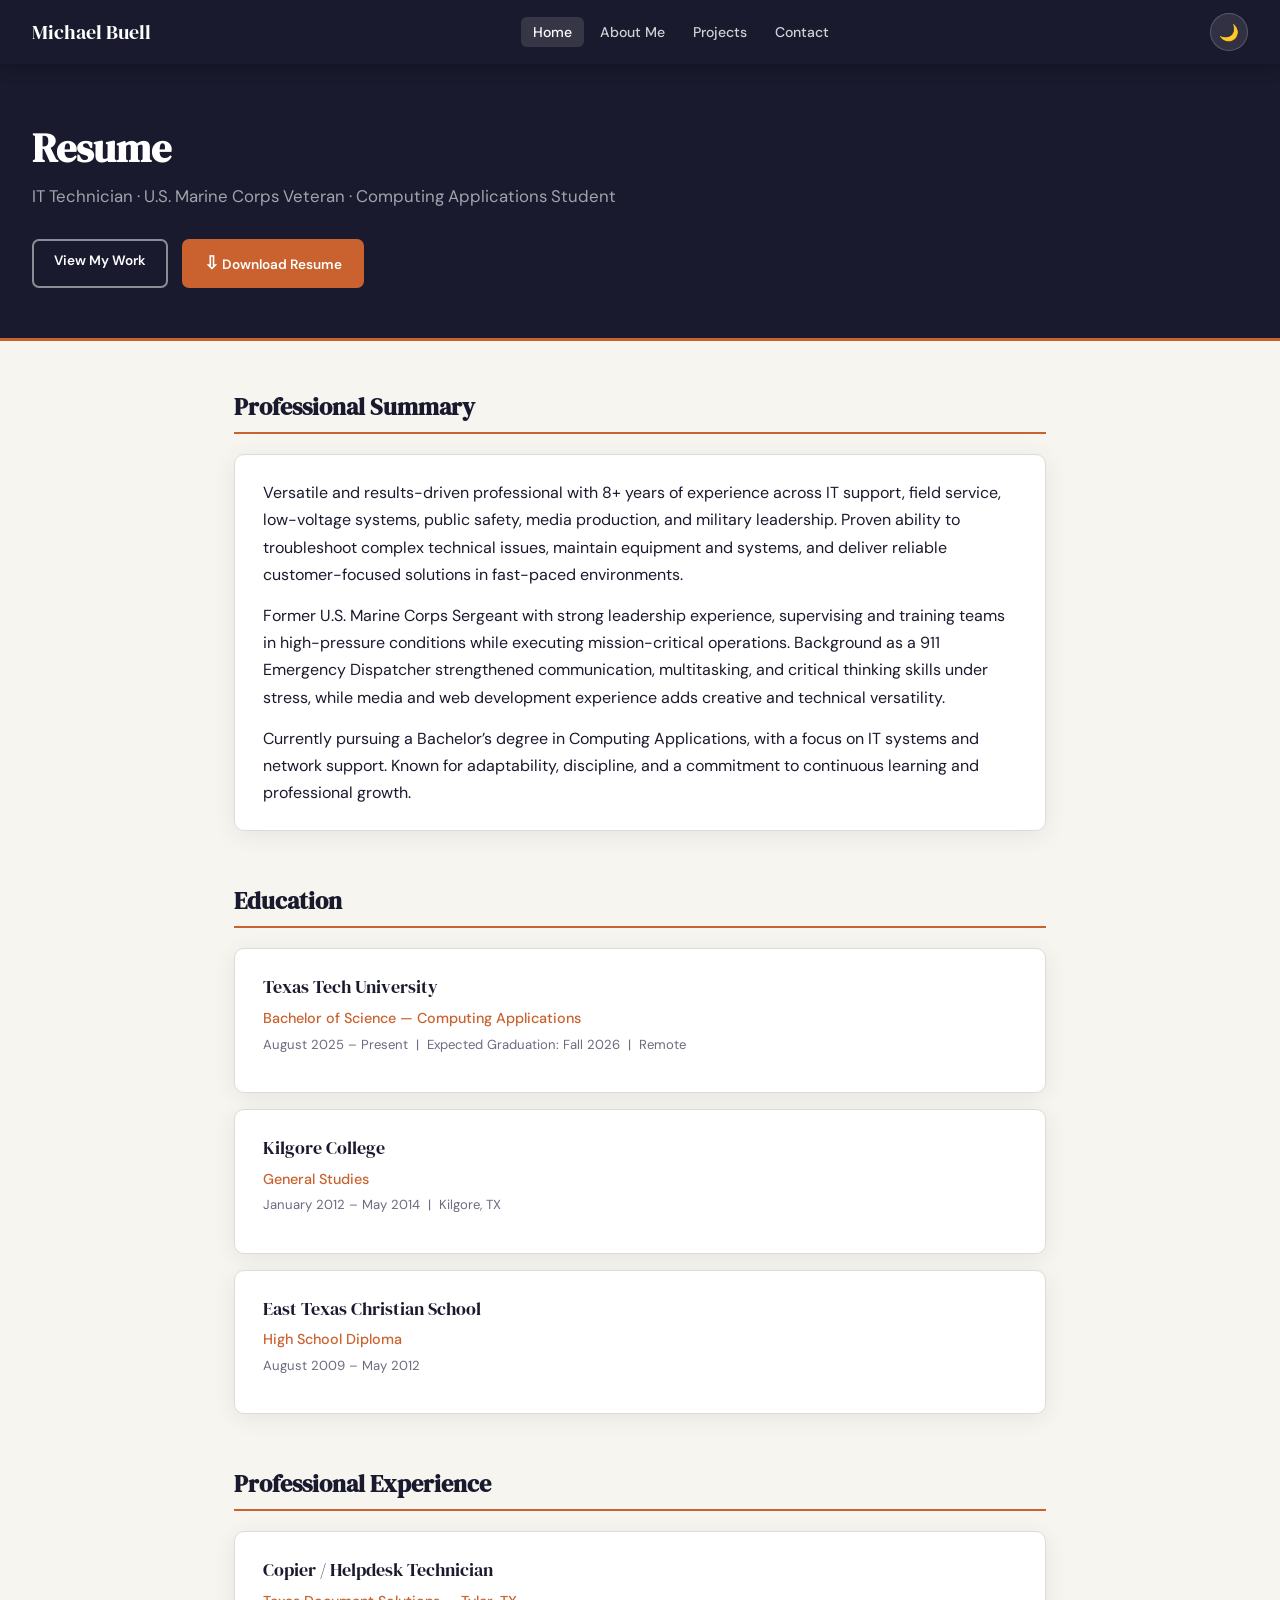
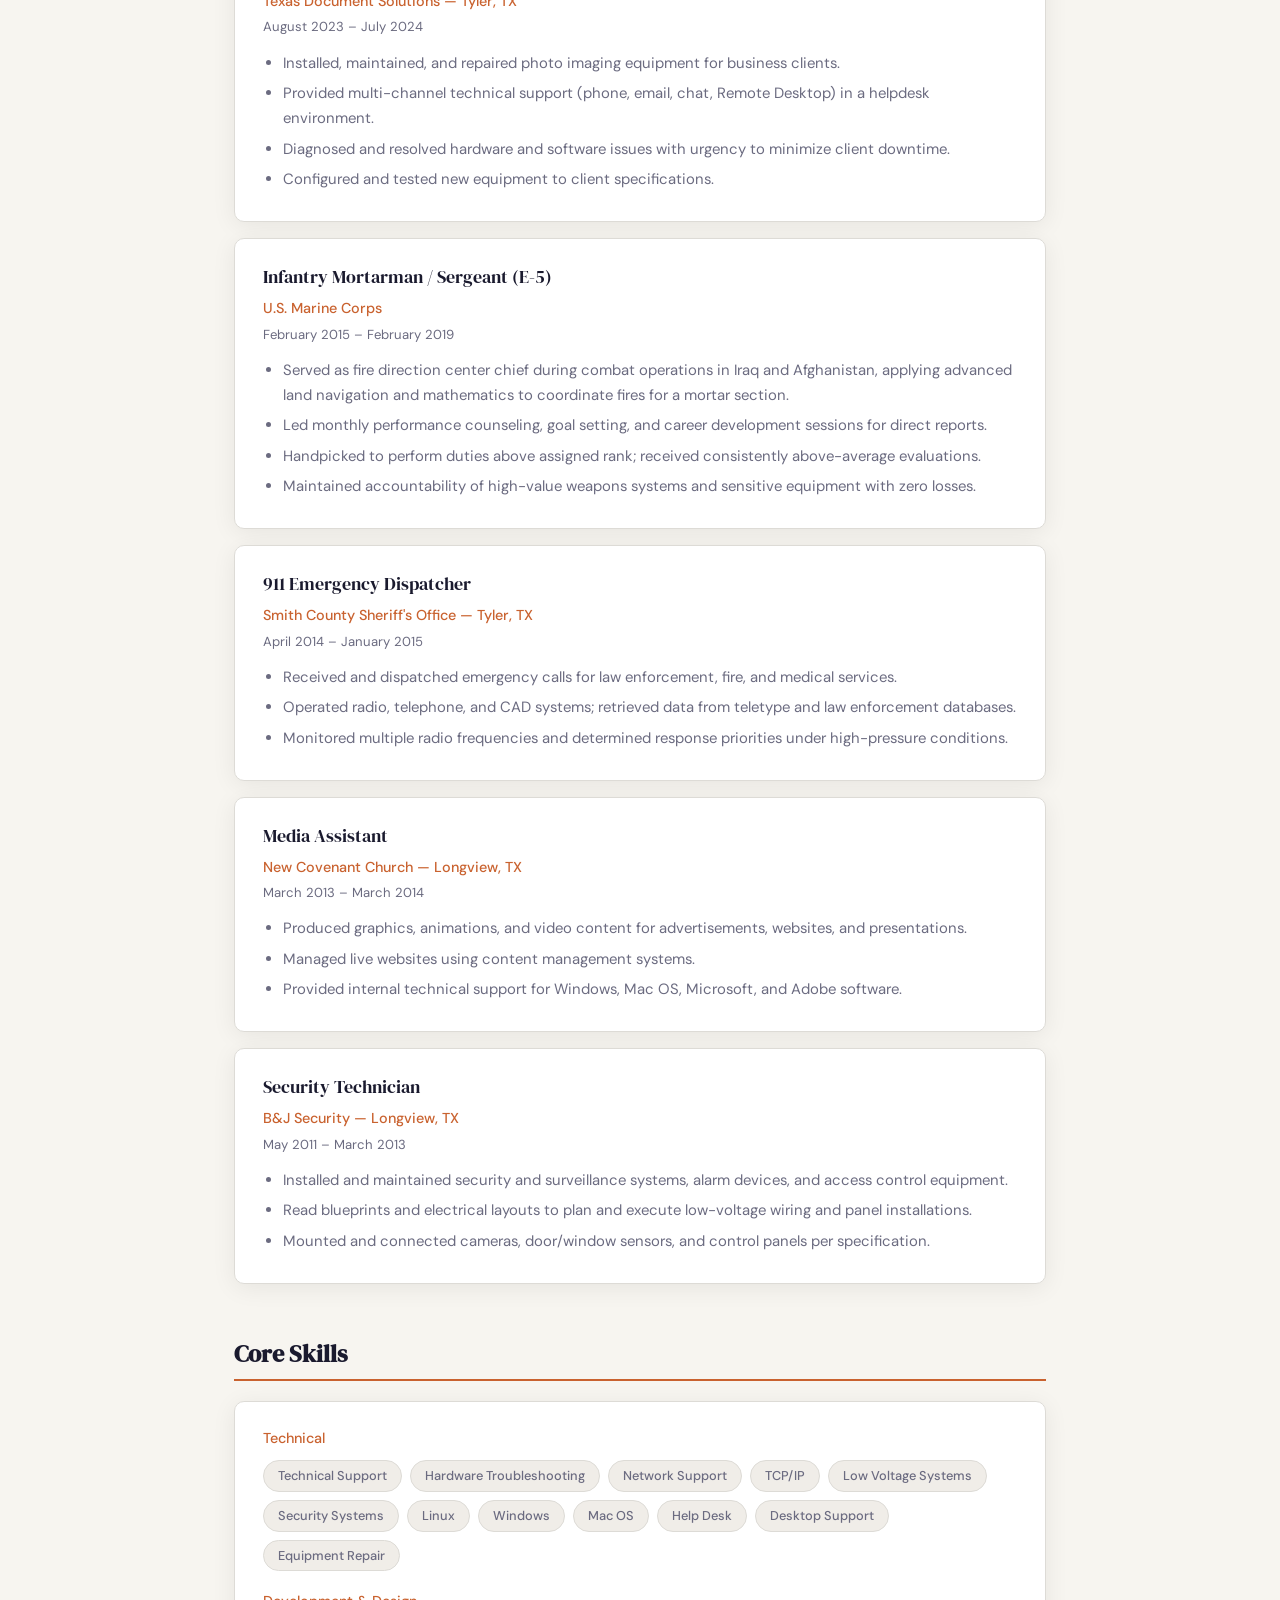
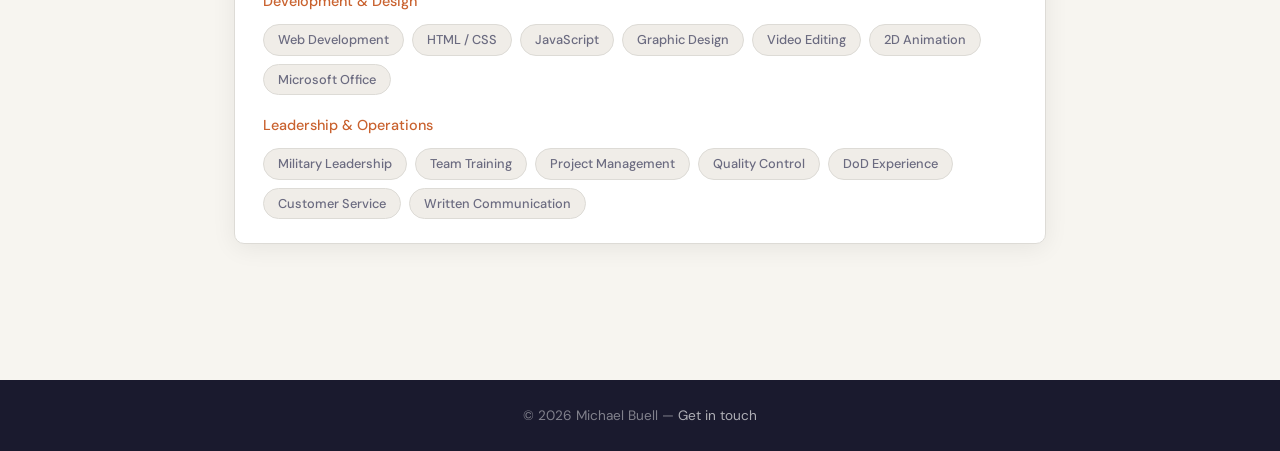
==== commit 35f17430: "Updated professional summary" ====
--- a/index.html
+++ b/index.html
@@ -38,12 +38,18 @@
     <section id="summary">
       <h2>Professional Summary</h2>
       <div class="card">
-        <p>Results-driven IT and field service technician with 8+ years of combined experience across
-        technical support, troubleshooting, low-voltage systems, and equipment installation and maintenance.
-        Proven ability to diagnose complex hardware and software issues, enhance system reliability, and
-        deliver exceptional customer service. Strong background in military leadership, team training, and
-        helpdesk operations. Currently completing a Bachelor's degree in Computing Applications at Texas
-        Tech University to further specialize in IT and systems administration.</p>
+        <p>Versatile and results-driven professional with 8+ years of experience across IT support, field service, low-voltage 
+        systems, public safety, media production, and military leadership. Proven ability to troubleshoot complex technical 
+        issues, maintain equipment and systems, and deliver reliable customer-focused solutions in fast-paced environments.</p>
+
+        <p style="margin-top: 14px;">Former U.S. Marine Corps Sergeant with strong leadership experience, supervising and training 
+        teams in high-pressure conditions while executing mission-critical operations. Background as a 911 Emergency Dispatcher 
+        strengthened communication, multitasking, and critical thinking skills under stress, while media and web development 
+        experience adds creative and technical versatility.</p>
+
+        <p style="margin-top: 14px;">Currently pursuing a Bachelor’s degree in Computing Applications, with a focus on IT systems 
+        and network support. Known for adaptability, discipline, and a commitment to continuous learning and professional growth.
+        </p>
       </div>
     </section>
  
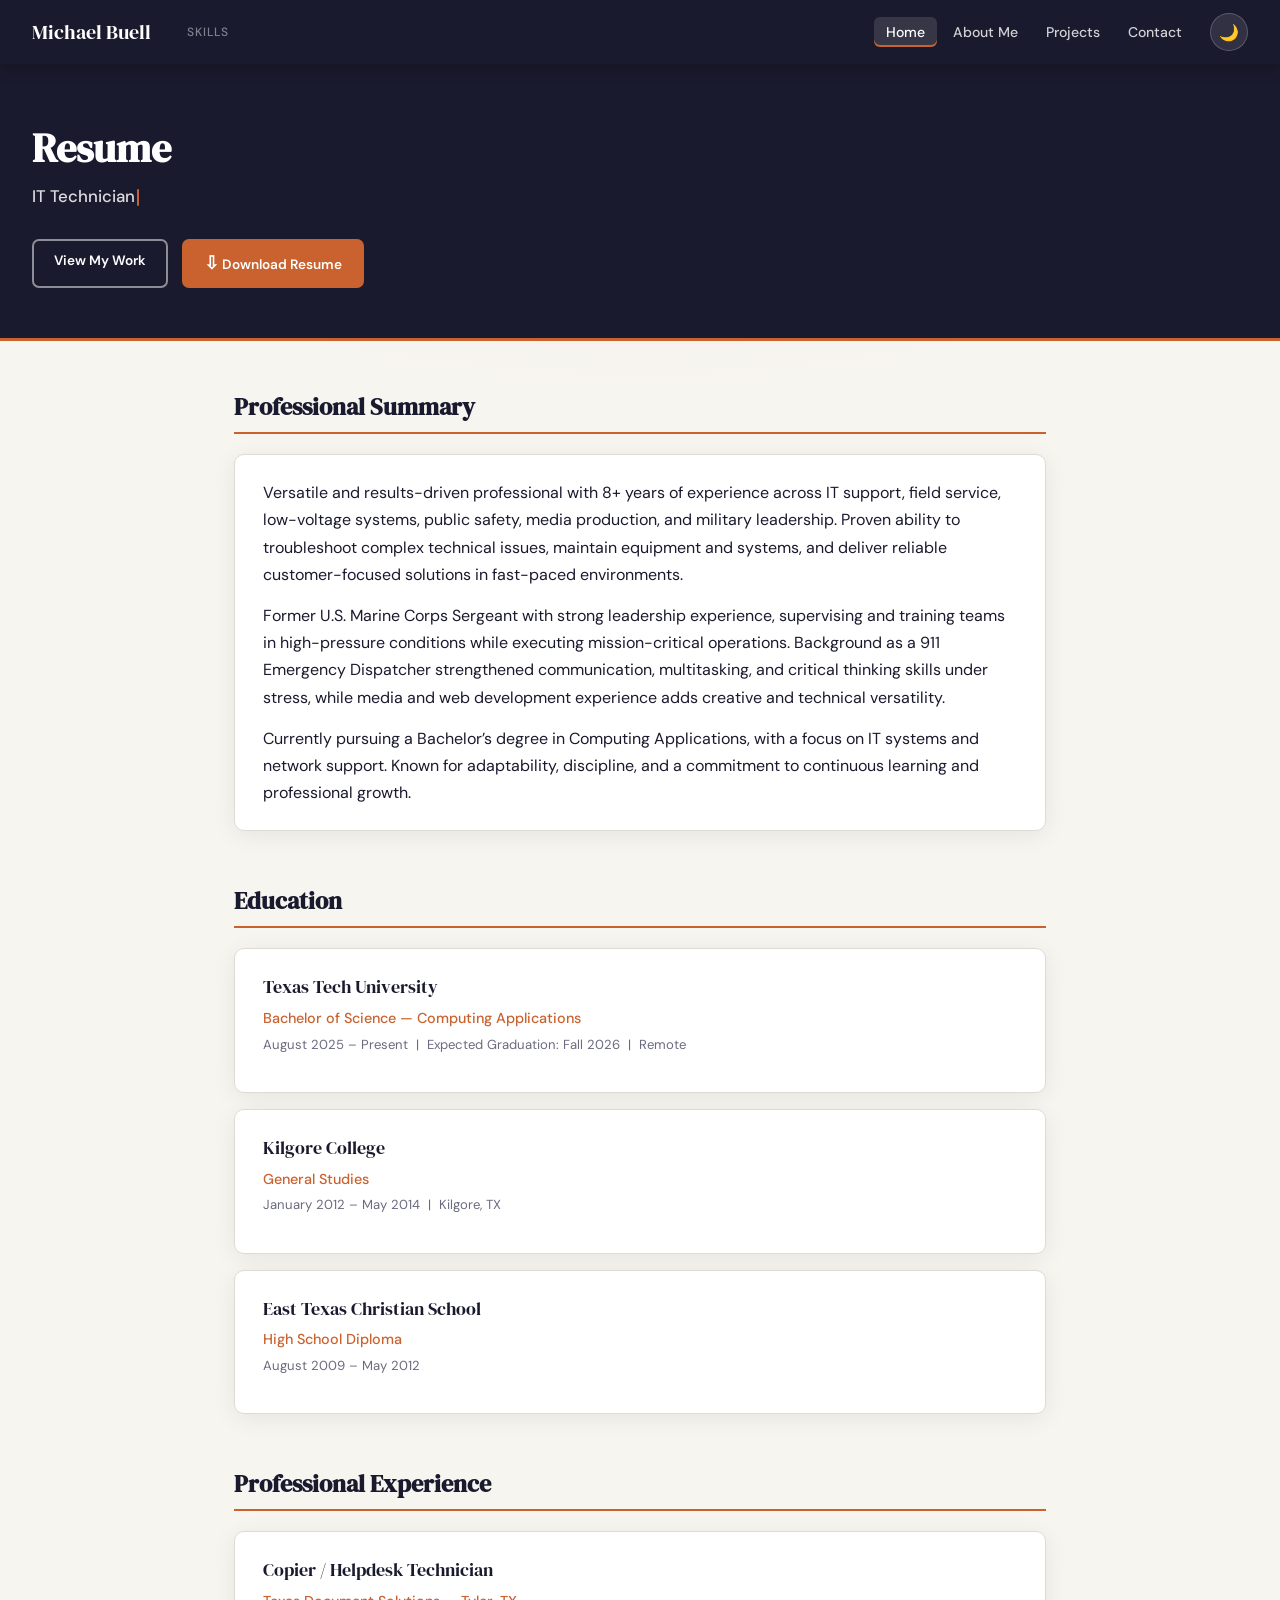
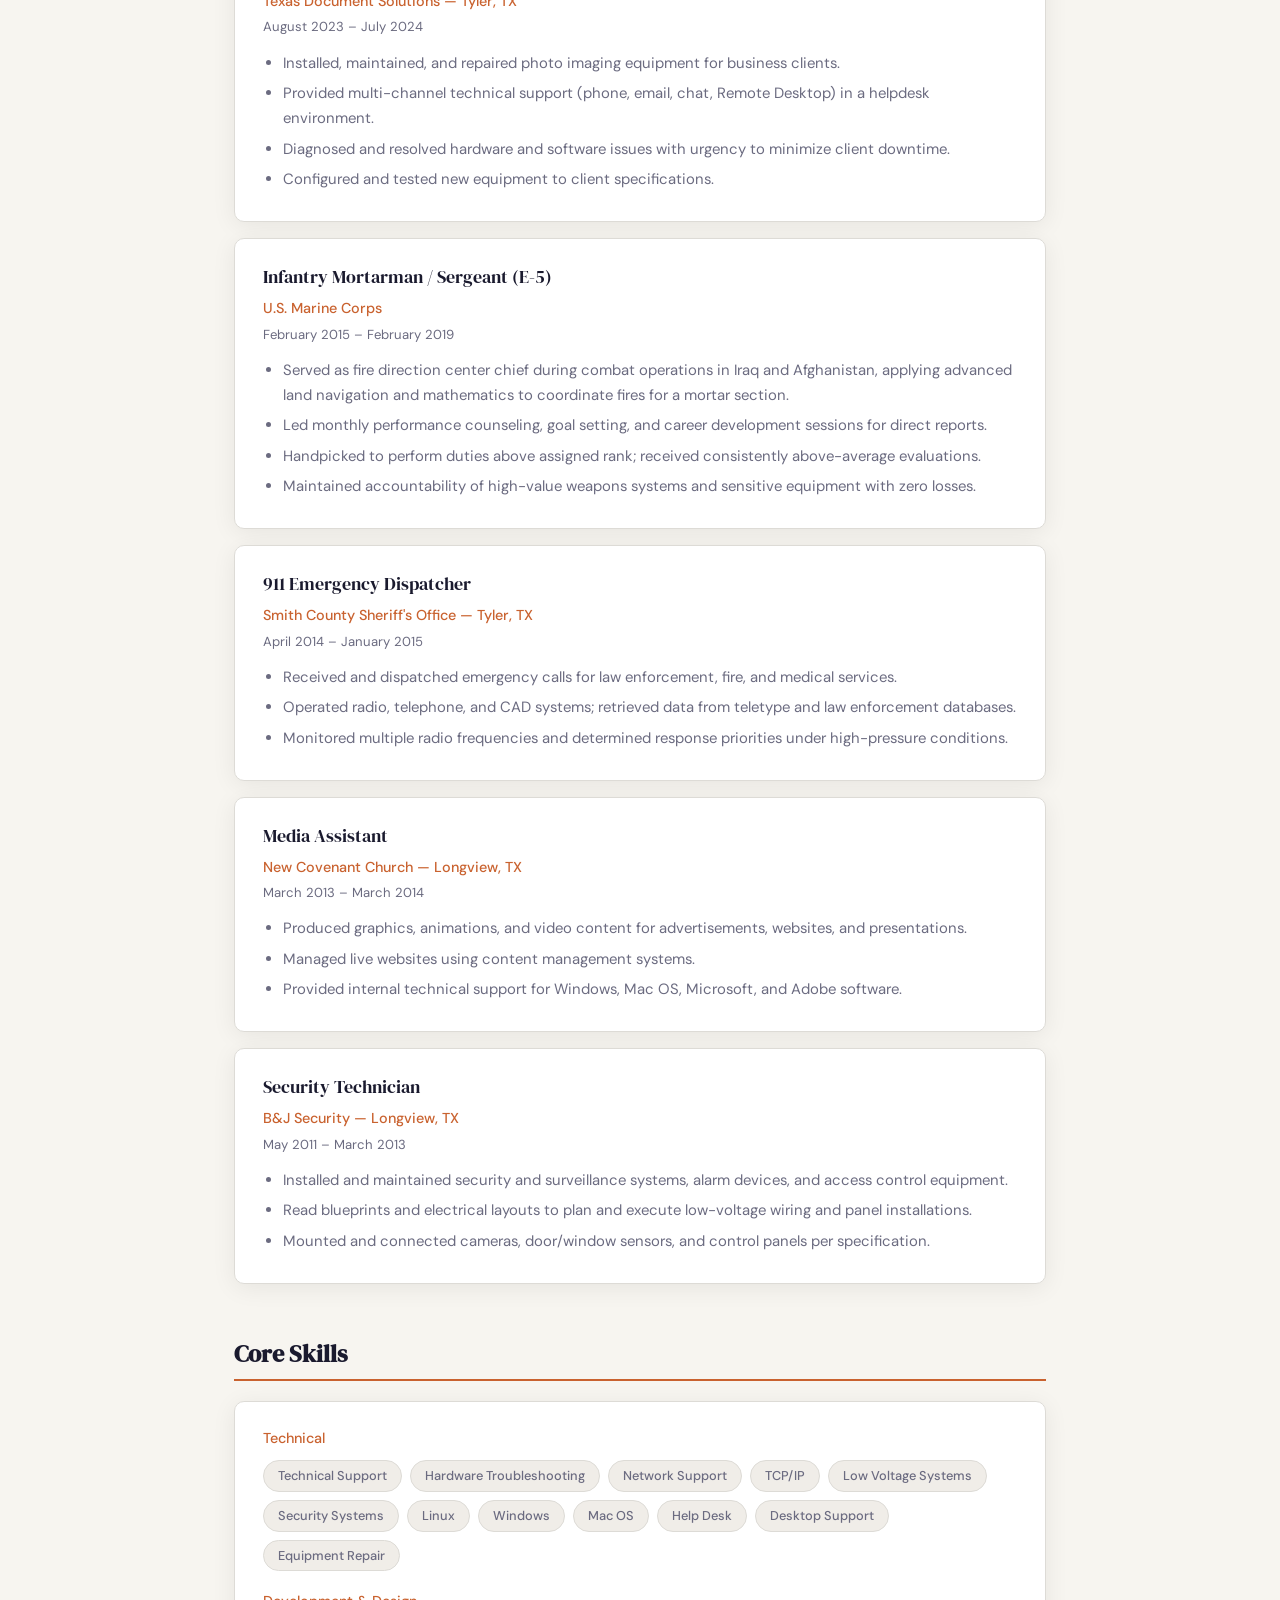
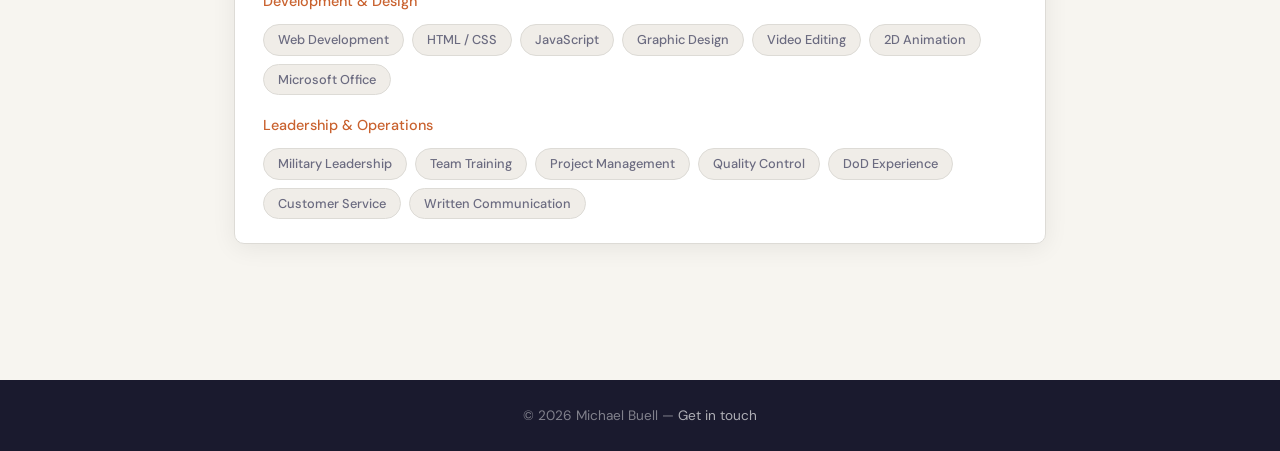
==== commit a752aa59: "Added 404 page, Google Analytics, active section highlighting, hero typing animation, scroll backgro" ====
--- a/index.html
+++ b/index.html
@@ -5,11 +5,20 @@
   <meta name="viewport" content="width=device-width, initial-scale=1.0" />
   <title>My Portfolio - Home</title>
   <link rel="stylesheet" href="styles.css" />
+   <!-- Google Analytics — replace G-XXXXXXXXXX with your Measurement ID -->
+  <script async src="https://www.googletagmanager.com/gtag/js?id=G-XXXXXXXXXX"></script>
+  <script>
+    window.dataLayer = window.dataLayer || [];
+    function gtag(){dataLayer.push(arguments);}
+    gtag('js', new Date());
+    gtag('config', 'G-XXXXXXXXXX');
+  </script>
 </head>
 <body>
 
   <header>
     <span class="header-name">Michael Buell</span>
+    <span id="section-label" aria-live="polite"></span>
     <nav>
       <ul>
         <li><a href="index.html">Home</a></li>
@@ -23,7 +32,7 @@
 
    <div class="page-hero">
     <h1>Resume</h1>
-    <p>IT Technician &middot; U.S. Marine Corps Veteran &middot; Computing Applications Student</p>
+    <p class="hero-subtitle"><span id="hero-typed"></span><span id="hero-cursor"></span></p>
       <div class="hero-actions">
         <a href="./Projects/index.html" class="btn btn-hero-outline">View My Work</a>
         <a href="Resume.pdf" download="Michael_Buell_Resume.pdf" class="btn btn-resume">
--- a/styles.css
+++ b/styles.css
@@ -24,6 +24,9 @@
   --shadow-hover:      0 8px 32px rgba(0,0,0,0.13);
   --nav-link:          rgba(255,255,255,0.8);
   --transition:        0.25s ease;
+  /* Scroll gradient */
+  --glow:              rgba(201, 98, 47, 0.07);
+  --gradient-y:        8%;
 }
 
 /* ===== Dark Theme ===== */
@@ -41,6 +44,8 @@
   --input-bg:          #1e1e30;
   --shadow:            0 4px 24px rgba(0,0,0,0.4);
   --shadow-hover:      0 8px 32px rgba(0,0,0,0.6);
+  /* Scroll gradient */
+  --glow:              rgba(120, 80, 255, 0.09);
 }
 
 /* ===== Reset & Base ===== */
@@ -56,6 +61,12 @@
   font-family: 'DM Sans', sans-serif;
   font-size: 16px;
   background-color: var(--bg);
+  background-image: radial-gradient(
+    ellipse 80% 50% at 50% var(--gradient-y, 8%),
+    var(--glow) 0%,
+    transparent 70%
+  );
+  background-attachment: fixed;
   color: var(--text);
   line-height: 1.7;
   transition: background-color var(--transition), color var(--transition);
@@ -89,11 +100,45 @@
   transition: background-color var(--transition);
 }
 
+/* Scroll progress bar */
+header::after {
+  content: '';
+  position: absolute;
+  bottom: 0;
+  left: 0;
+  height: 2px;
+  width: calc(var(--scroll-progress, 0) * 1%);
+  background: linear-gradient(90deg, var(--accent), #e8a87c);
+  transition: width 0.1s linear;
+}
+
 .header-name {
   font-family: 'DM Serif Display', serif;
   font-size: 1.25rem;
   color: #fff;
   white-space: nowrap;
+}
+
+/* Section label that appears in header while scrolling */
+#section-label {
+  flex: 1;
+  padding-left: 20px;
+  font-size: 0.75rem;
+  font-weight: 500;
+  color: rgba(255,255,255,0.45);
+  letter-spacing: 0.08em;
+  text-transform: uppercase;
+  white-space: nowrap;
+  overflow: hidden;
+  text-overflow: ellipsis;
+  opacity: 0;
+  transform: translateY(4px);
+  transition: opacity 0.3s, transform 0.3s;
+  pointer-events: none;
+}
+#section-label.visible {
+  opacity: 1;
+  transform: translateY(0);
 }
 
 nav ul {
@@ -109,14 +154,20 @@
   font-weight: 500;
   padding: 6px 12px;
   border-radius: 6px;
-  transition: background var(--transition), color var(--transition);
-  text-decoration: none;
-}
-nav ul li a:hover,
+  transition: background var(--transition), color var(--transition), box-shadow var(--transition);
+  text-decoration: none;
+  position: relative;
+}
+nav ul li a:hover {
+  background: rgba(255,255,255,0.12);
+  color: #fff;
+  text-decoration: none;
+}
 nav ul li a.active {
   background: rgba(255,255,255,0.12);
   color: #fff;
   text-decoration: none;
+  box-shadow: inset 0 -2px 0 var(--accent);
 }
 
 /* ===== Theme Toggle Button ===== */
@@ -492,10 +543,82 @@
 @media (max-width: 620px) {
   header { padding: 0 12px; gap: 8px; }
   .header-name { display: none; }
+  #section-label { display: none; }
   nav ul { gap: 0; }
   nav ul li a { padding: 5px 7px; font-size: 0.78rem; }
   .page-hero { padding: 40px 20px 34px; }
   .page-hero h1 { font-size: 1.9rem; }
   main { padding: 32px 16px 60px; }
   .contact-grid { grid-template-columns: 1fr 1fr; }
+}
+
+/* ===== Hero Typing Animation ===== */
+.hero-subtitle {
+  color: rgba(255,255,255,0.6);
+  font-size: 1.05rem;
+  min-height: 1.7em;
+  margin-top: 6px;
+}
+#hero-typed {
+  color: rgba(255,255,255,0.85);
+  font-weight: 500;
+}
+#hero-cursor {
+  display: inline-block;
+  width: 2px;
+  height: 1em;
+  background: var(--accent);
+  margin-left: 2px;
+  vertical-align: middle;
+  border-radius: 1px;
+  animation: blink 1s step-end infinite;
+}
+@keyframes blink {
+  0%, 100% { opacity: 1; }
+  50%       { opacity: 0; }
+}
+
+/* ===== 404 Page ===== */
+.error-page {
+  min-height: 100vh;
+  display: flex;
+  flex-direction: column;
+}
+.error-page main {
+  flex: 1;
+  display: flex;
+  flex-direction: column;
+  align-items: center;
+  justify-content: center;
+  text-align: center;
+  padding: 60px 24px;
+}
+.error-code {
+  font-family: 'DM Serif Display', serif;
+  font-size: 8rem;
+  line-height: 1;
+  color: var(--accent);
+  opacity: 0.18;
+  user-select: none;
+  letter-spacing: -4px;
+}
+.error-title {
+  font-family: 'DM Serif Display', serif;
+  font-size: 2rem;
+  margin-top: -20px;
+  margin-bottom: 12px;
+  color: var(--text);
+}
+.error-message {
+  color: var(--text-muted);
+  font-size: 1rem;
+  max-width: 420px;
+  margin-bottom: 32px;
+  line-height: 1.7;
+}
+.error-actions {
+  display: flex;
+  gap: 12px;
+  flex-wrap: wrap;
+  justify-content: center;
 }
